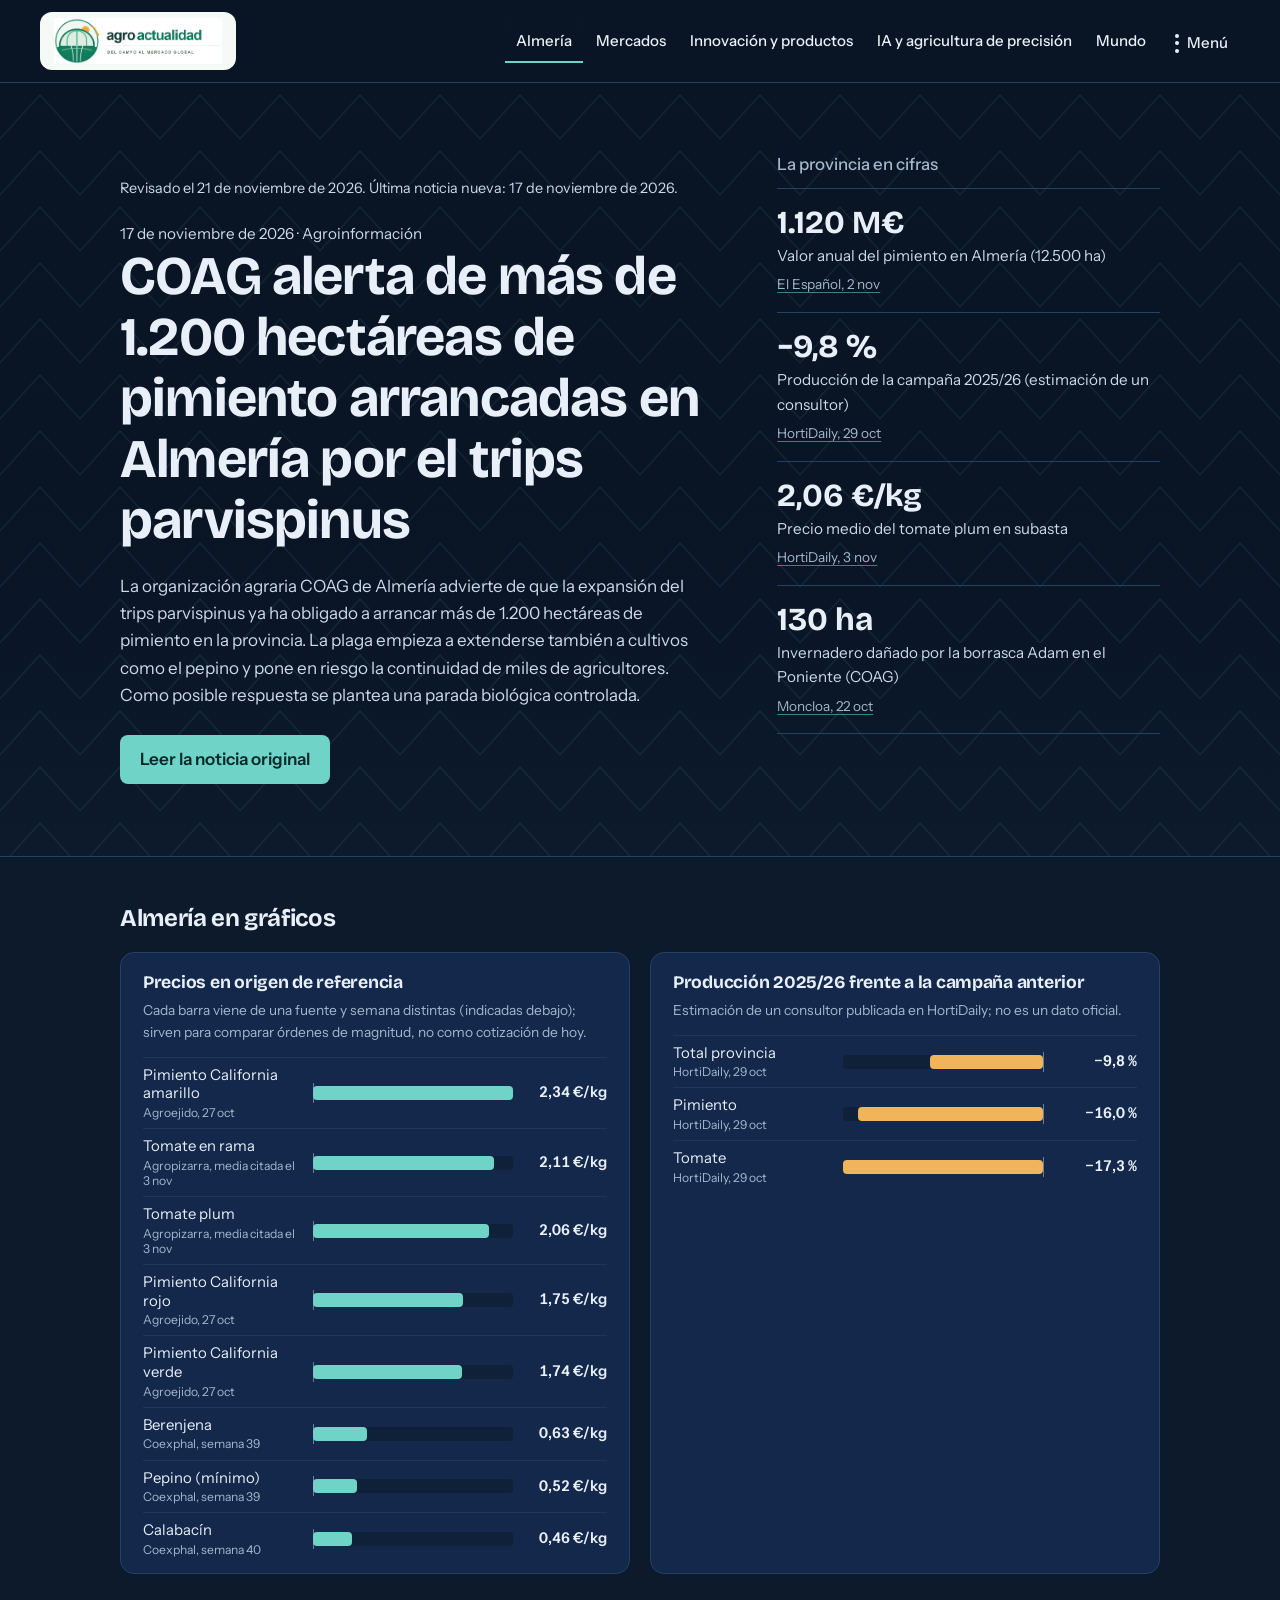
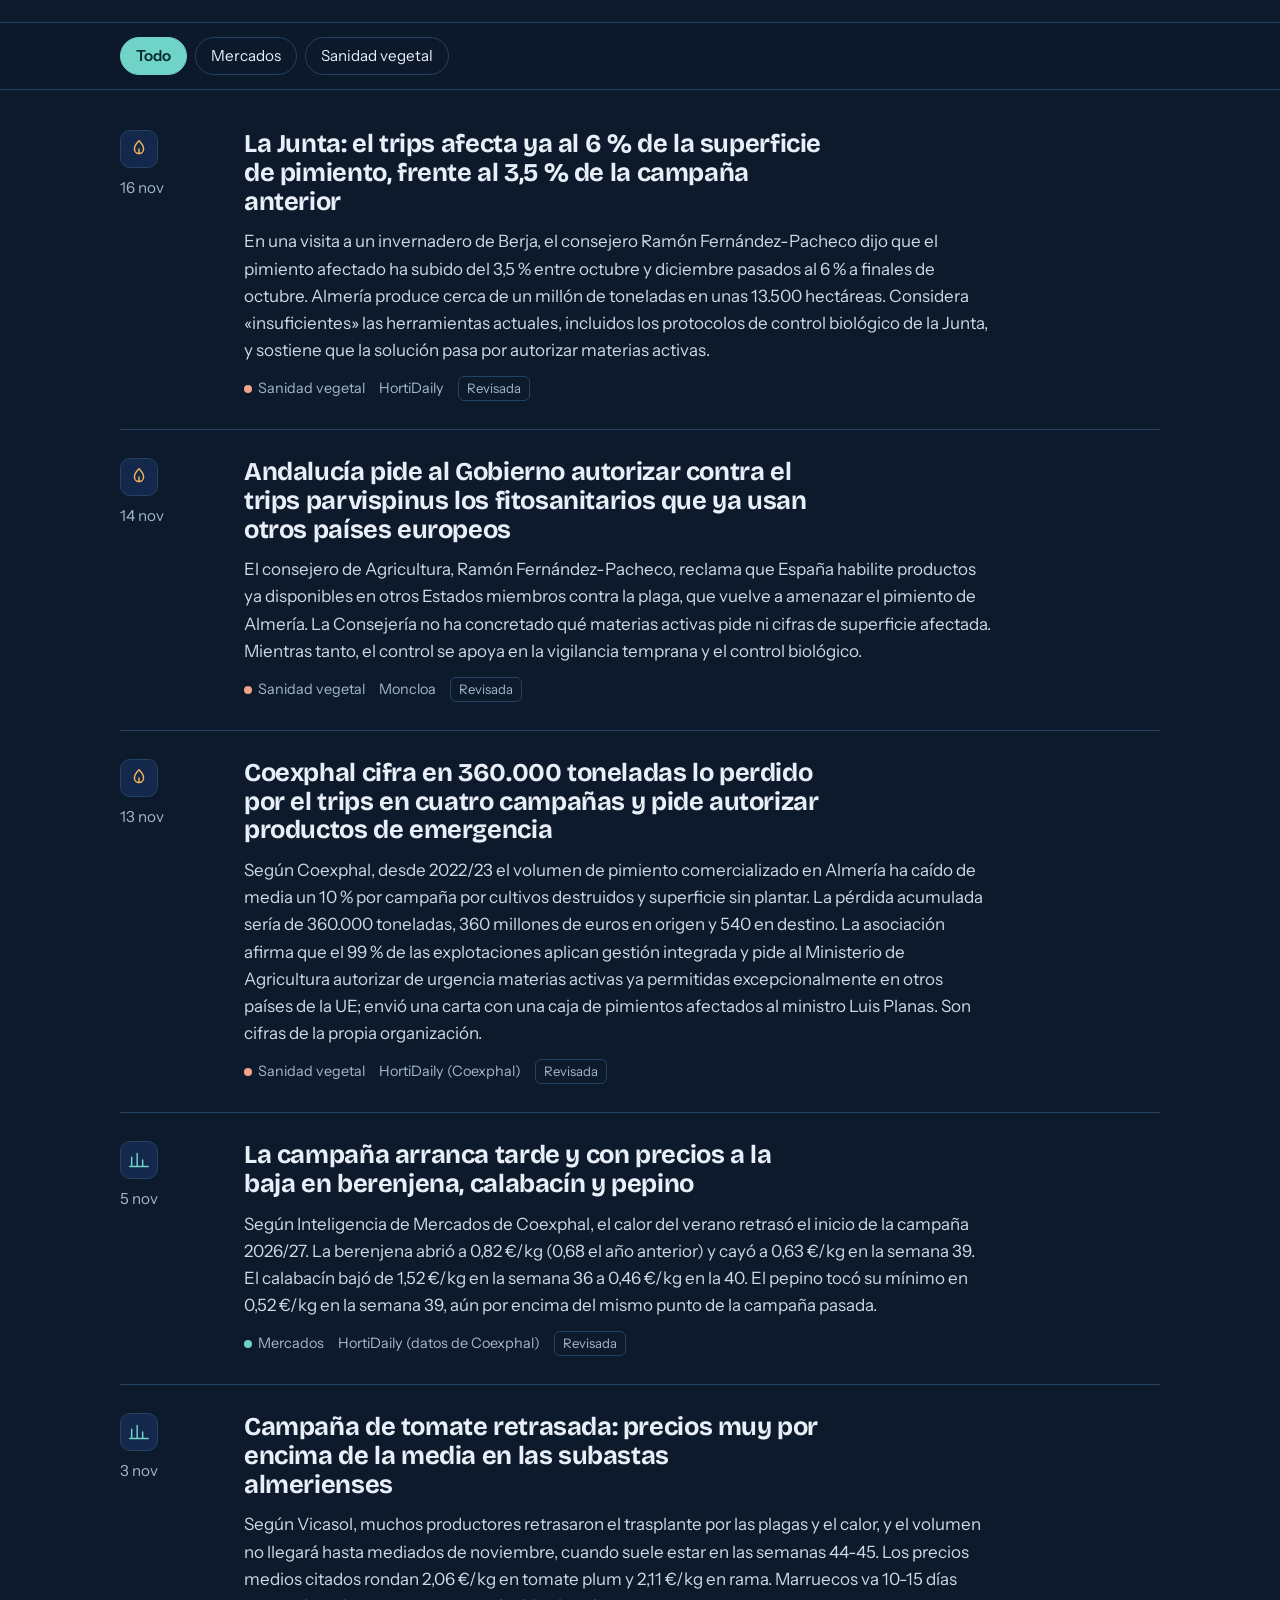
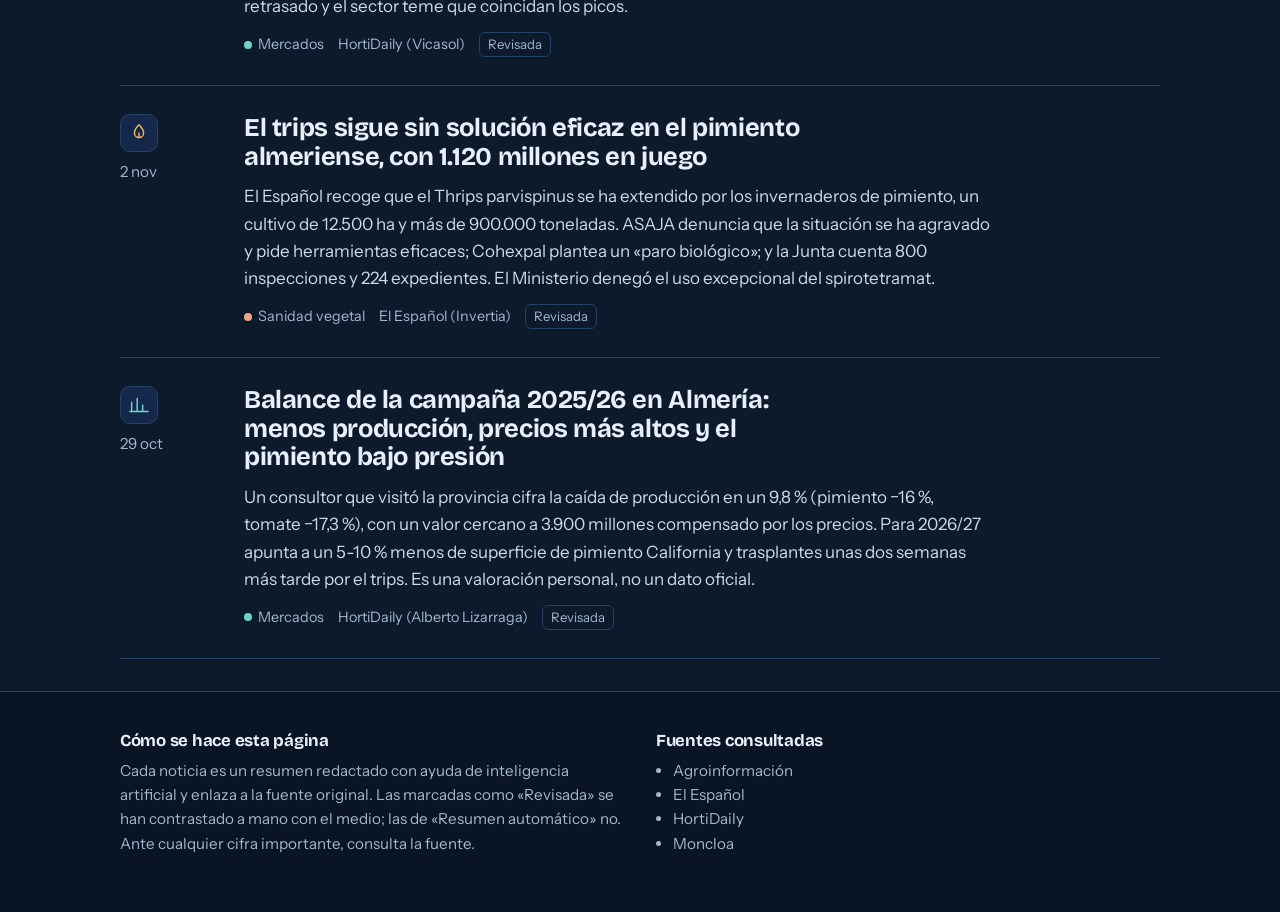
==== index.html @ cc1cd55d "Actualización diaria de noticias" ====
<!doctype html>
<html lang="es">
<head>
  <meta charset="utf-8">
  <meta name="viewport" content="width=device-width, initial-scale=1">
  <title>Agro Actualidad: Almería hoy</title>
  <meta name="description" content="Lo que pasa hoy en la agricultura de Almería: mercados, plagas, clima, política agraria y logística, con enlace a cada fuente.">
  <meta name="theme-color" content="#0c1a2c">
  <link rel="preconnect" href="https://fonts.googleapis.com">
  <link rel="preconnect" href="https://fonts.gstatic.com" crossorigin>
  <link href="https://fonts.googleapis.com/css2?family=Bricolage+Grotesque:opsz,wght@12..96,600;12..96,700&family=Instrument+Sans:wght@400;500;600&display=swap" rel="stylesheet">
  <style>
/* Agro Almería · tema azul profundo, pensado para lectura larga */
:root {
  --bg: #0c1a2c;
  --bg-deep: #091424;
  --surface: #13284a;
  --line: #234266;
  --text: #e8eff8;
  --muted: #a3b7cd;
  --accent: #6fd3c7;
  --accent-ink: #062a2a;
  --max: 1120px;
  --gutter: clamp(18px, 4vw, 40px);
}

* { box-sizing: border-box; }
html { color-scheme: dark; }

body {
  margin: 0;
  background: var(--bg);
  color: var(--text);
  font-family: "Instrument Sans", system-ui, -apple-system, "Segoe UI", sans-serif;
  font-size: 1.0625rem;
  line-height: 1.6;
  -webkit-font-smoothing: antialiased;
}

a { color: inherit; text-decoration-color: color-mix(in srgb, var(--accent) 55%, transparent); text-underline-offset: 3px; }
a:hover { color: var(--accent); }
:focus-visible { outline: 2px solid var(--accent); outline-offset: 3px; border-radius: 3px; }

.wrap { max-width: var(--max); margin: 0 auto; padding: 0 var(--gutter); }

h1, h2, h3 {
  font-family: "Bricolage Grotesque", "Instrument Sans", system-ui, sans-serif;
  font-weight: 700;
  line-height: 1.12;
  letter-spacing: -0.015em;
  margin: 0;
}

/* Cabecera: logo a la izquierda, pestañas desplegables a la derecha */
.masthead { position: relative; background: var(--bg-deep); border-bottom: 1px solid var(--line); z-index: 20; }
.masthead .bar { display: flex; align-items: center; justify-content: space-between; gap: 12px 28px; flex-wrap: wrap; padding-top: 12px; padding-bottom: 12px; }
.logo { display: block; background: #f6faf6; border-radius: 12px; padding: 6px 14px; line-height: 0; }
.logo img { height: 50px; width: auto; display: block; }
.updated { color: var(--muted); font-size: 0.9rem; margin: 0 0 18px; }

.tabs { display: flex; flex-wrap: wrap; gap: 2px 6px; }
.tab > button {
  font: inherit; font-size: 0.97rem; font-weight: 500; color: var(--text); background: none; border: 0;
  padding: 10px 14px; border-radius: 8px; cursor: pointer; display: inline-flex; align-items: center; gap: 8px;
}
.tab > button::after { content: ""; width: 7px; height: 7px; border-right: 1.6px solid currentColor; border-bottom: 1.6px solid currentColor; transform: rotate(45deg) translateY(-2px); opacity: .7; }
.tab > button[aria-expanded="true"] { background: var(--surface); }
.tab > button[aria-expanded="true"]::after { transform: rotate(225deg) translateY(-2px); }
.tab > button:hover { background: color-mix(in srgb, var(--surface) 70%, transparent); }
.tab > button[aria-current="page"] { box-shadow: inset 0 -2px 0 var(--accent); border-radius: 8px 8px 0 0; }
.panel {
  position: absolute; right: var(--gutter); top: 100%; width: min(380px, calc(100vw - 2 * var(--gutter)));
  background: var(--surface); border: 1px solid var(--line); border-radius: 0 0 14px 14px;
  padding: 18px 20px; box-shadow: 0 18px 40px rgba(0,0,0,.35);
}
.panel[hidden] { display: none; }
.panel-intro { margin: 0; color: #cbd9e8; font-size: .97rem; }
.panel-intro strong { color: var(--accent); font-weight: 600; }
.panel-list { list-style: none; margin: 14px 0 0; padding: 0; display: grid; gap: 10px; font-size: .93rem; }
.panel-list a { text-decoration: none; display: block; padding-left: 12px; border-left: 2px solid var(--line); }
.panel-list a:hover { border-left-color: var(--accent); }
.panel-go { display: inline-block; margin-top: 14px; font-weight: 600; color: var(--accent); }

/* Gráficos */
.charts { padding: clamp(28px, 5vw, 48px) 0; border-bottom: 1px solid var(--line); background: var(--bg); }
.charts h2 { font-size: 1.5rem; margin-bottom: 20px; }
.chart-grid { display: grid; grid-template-columns: repeat(auto-fit, minmax(min(100%, 420px), 1fr)); gap: 20px; }
.chart { margin: 0; background: var(--surface); border: 1px solid var(--line); border-radius: 14px; padding: 20px 22px 8px; }
.chart h3 { font-size: 1.1rem; }
.chart figcaption p { color: var(--muted); font-size: .86rem; margin: 6px 0 14px; max-width: 60ch; }
.bars { list-style: none; margin: 0; padding: 0; }
.bars li { display: grid; grid-template-columns: minmax(0, 1.1fr) minmax(0, 1.4fr) auto; gap: 12px; align-items: center; padding: 8px 0; border-top: 1px solid color-mix(in srgb, var(--line) 60%, transparent); }
.bars .lab { font-size: .93rem; line-height: 1.25; }
.bars .lab small { display: block; color: var(--muted); font-size: .76rem; margin-top: 2px; }
.bars .track { position: relative; height: 14px; border-radius: 4px; background: color-mix(in srgb, var(--bg) 55%, transparent); }
.bars .bar { position: absolute; top: 0; bottom: 0; border-radius: 4px; }
.bars .pos { background: var(--accent); }
.bars .neg { background: #f0b45a; }
.bars .zero { position: absolute; top: -3px; bottom: -3px; width: 1px; background: var(--muted); opacity: .6; }
.bars .val { font-variant-numeric: tabular-nums; font-weight: 600; font-size: .93rem; min-width: 5.5em; text-align: right; }
@media (max-width: 520px) { .bars li { grid-template-columns: 1fr auto; } .bars .track { grid-column: 1 / -1; order: 3; } }

/* Iconos de tema */
.when { display: flex; flex-direction: column; align-items: flex-start; gap: 8px; }
.tico { display: inline-grid; place-items: center; width: 38px; height: 38px; border-radius: 10px; background: var(--surface); color: var(--accent); border: 1px solid var(--line); }
.tico[data-tag="sanidad"] { color: #f0b45a; }
.tico[data-tag="clima"] { color: #8fb8ff; }
.tico[data-tag="politica"] { color: #c9b6ff; }
.tico[data-tag="logistica"] { color: #ffa98f; }

/* Portada: tejado de invernadero multicapilla como trama de fondo */
.hero {
  background-color: var(--bg-deep);
  background-image:
    url("data:image/svg+xml,%3Csvg xmlns='http://www.w3.org/2000/svg' width='160' height='56' viewBox='0 0 160 56'%3E%3Cpath d='M0 56 L40 12 L80 56 L120 12 L160 56' fill='none' stroke='%236fd3c7' stroke-opacity='.10' stroke-width='1.2'/%3E%3C/svg%3E"),
    linear-gradient(180deg, rgba(9,20,36,0) 55%, var(--bg) 100%);
  background-repeat: repeat, no-repeat;
  border-bottom: 1px solid var(--line);
}
.hero .wrap {
  display: grid;
  grid-template-columns: minmax(0, 1.55fr) minmax(0, 1fr);
  gap: clamp(28px, 5vw, 72px);
  padding-top: clamp(36px, 6vw, 72px);
  padding-bottom: clamp(40px, 6vw, 72px);
  align-items: start;
}
.lead-meta { color: var(--muted); font-size: 0.95rem; margin: 0 0 14px; }
.lead h1 { font-size: clamp(2rem, 4.6vw, 3.4rem); max-width: 22ch; }
.lead p { color: #cbd9e8; max-width: 62ch; margin: 22px 0 0; }
.lead .go {
  display: inline-block; margin-top: 26px; padding: 11px 20px;
  background: var(--accent); color: var(--accent-ink); font-weight: 600;
  border-radius: 8px; text-decoration: none;
}
.lead .go:hover { background: #8fe0d6; color: var(--accent-ink); }

.figures { margin: 0; padding: 0; list-style: none; border-top: 1px solid var(--line); }
.figures-title { font-size: 1.05rem; color: var(--muted); font-weight: 500; margin: 0 0 14px; font-family: inherit; letter-spacing: 0; }
.figures li { padding: 16px 0; border-bottom: 1px solid var(--line); }
.figures .num { display: block; font-family: "Bricolage Grotesque", sans-serif; font-weight: 700; font-size: 2rem; line-height: 1.1; }
.figures .what { display: block; color: #cbd9e8; font-size: 0.95rem; margin-top: 4px; }
.figures .src { display: block; color: var(--muted); font-size: 0.85rem; margin-top: 6px; }

/* Origen de la noticia (filtro sin JavaScript) */
.origen-filtro { display: flex; flex-wrap: wrap; gap: 8px; margin: 22px 0 4px; align-items: center; }
.origen-filtro input { position: absolute; opacity: 0; pointer-events: none; }
.origen-filtro label { cursor: pointer; padding: 7px 14px; border-radius: 999px; border: 1px solid rgba(255,255,255,.18); color: #cfdcf0; font-size: .92rem; }
.origen-filtro input:checked + label { background: #2f6fd0; border-color: #2f6fd0; color: #fff; }
.origen-filtro input:focus-visible + label { outline: 2px solid #9fc4ff; outline-offset: 2px; }
.chip.origen { --dot: #8fb8ff; font-weight: 600; }
.chip.origen[data-origen="almeria"] { --dot: #9fdc8e; }
.chip.origen[data-origen="espana"] { --dot: #f0b45a; }
.chip.origen[data-origen="europa"] { --dot: #c9b6ff; }

/* Barra de filtros */
.filters-bar { position: sticky; top: 0; z-index: 5; background: color-mix(in srgb, var(--bg) 92%, transparent); backdrop-filter: blur(8px); border-bottom: 1px solid var(--line); }
.filters { display: flex; gap: 8px; padding: 14px 0; overflow-x: auto; scrollbar-width: thin; }
.filters button {
  flex: 0 0 auto; font: inherit; font-size: 0.95rem; color: var(--text);
  background: transparent; border: 1px solid var(--line); border-radius: 999px;
  padding: 6px 15px; cursor: pointer;
}
.filters button:hover { border-color: var(--accent); }
.filters button[aria-pressed="true"] { background: var(--accent); border-color: var(--accent); color: var(--accent-ink); font-weight: 600; }

/* Lista de noticias */
.feed { list-style: none; margin: 0; padding: 12px 0 8px; }
.story {
  display: grid; grid-template-columns: 96px minmax(0, 1fr); gap: 8px 28px;
  padding: 28px 0; border-bottom: 1px solid var(--line);
}
.story[hidden] { display: none; }
.story time { color: var(--muted); font-size: 0.95rem; }
.story h3 { font-size: clamp(1.25rem, 2.4vw, 1.6rem); max-width: 34ch; }
.story h3 a { text-decoration: none; }
.story h3 a:hover { text-decoration: underline; text-decoration-color: var(--accent); }
.story p { color: #cbd9e8; margin: 12px 0 0; max-width: 68ch; }
.story .byline { color: var(--muted); font-size: 0.9rem; margin-top: 12px; display: flex; flex-wrap: wrap; gap: 6px 14px; align-items: center; }
.chip { display: inline-flex; align-items: center; gap: 6px; }
.chip::before { content: ""; width: 8px; height: 8px; border-radius: 50%; background: var(--dot, var(--accent)); }
.chip[data-tag="mercados"] { --dot: #6fd3c7; }
.chip[data-tag="sanidad"] { --dot: #f0a58a; }
.chip[data-tag="clima"] { --dot: #7fb2ff; }
.chip[data-tag="politica"] { --dot: #d6b8ff; }
.chip[data-tag="logistica"] { --dot: #e9cf99; }
.chip[data-tag="campo"] { --dot: #9fdc8e; }
.mark { border: 1px solid var(--line); border-radius: 6px; padding: 1px 8px; font-size: 0.82rem; }
.mark.auto { border-color: #8a7a4a; color: #e9cf99; }
.empty { padding: 40px 0; color: var(--muted); }

/* Pie */
.foot { background: var(--bg-deep); border-top: 1px solid var(--line); margin-top: 24px; padding: 40px 0 56px; color: var(--muted); font-size: 0.95rem; }
.foot .cols { display: grid; grid-template-columns: repeat(2, minmax(0, 1fr)); gap: 32px; }
.foot h2 { font-size: 1.05rem; color: var(--text); margin-bottom: 8px; }
.foot p, .foot ul { margin: 0; max-width: 56ch; }
.foot ul { padding-left: 1.1em; }

@media (max-width: 860px) {
  .hero .wrap { grid-template-columns: 1fr; }
  .story { grid-template-columns: 1fr; gap: 4px; }
  .when { flex-direction: row; align-items: center; gap: 10px; }
  .foot .cols { grid-template-columns: 1fr; }
}

@media (prefers-reduced-motion: reduce) {
  * { scroll-behavior: auto !important; transition: none !important; }
}

/* Ajustes de cabecera: una sola fila en pantallas anchas */
.masthead .wrap { max-width: 1320px; }
.logo img { height: 46px; }
.tab > button { padding: 10px 11px; font-size: 0.94rem; }
.tabs { gap: 0 2px; }

.tab-link { display: inline-flex; align-items: center; padding: 10px 11px; border-radius: 8px; color: var(--text); text-decoration: none; font-weight: 500; font-size: 0.94rem; }
.tab-link:hover { background: color-mix(in srgb, var(--surface) 70%, transparent); color: var(--text); }
.tab-link[aria-current="page"] { box-shadow: inset 0 -2px 0 var(--accent); border-radius: 8px 8px 0 0; }
.tab-link:focus-visible { outline: 2px solid var(--accent); outline-offset: 2px; }

/* Menú de los tres puntos (redes, contacto, reseñas) */
.mas { position: relative; margin-left: 4px; }
.mas > summary {
  list-style: none; cursor: pointer; display: inline-flex; align-items: center; gap: 8px;
  padding: 8px 12px; border-radius: 8px; font-weight: 500; font-size: .94rem; color: var(--text);
}
.mas > summary::-webkit-details-marker { display: none; }
.mas > summary:hover, .mas[open] > summary { background: var(--surface); }
.mas > summary:focus-visible { outline: 2px solid var(--accent); outline-offset: 2px; }
.mas-ico { display: inline-grid; gap: 3.5px; }
.mas-ico i { display: block; width: 4px; height: 4px; border-radius: 50%; background: currentColor; }
.mas-globo {
  position: absolute; right: 0; top: calc(100% + 12px); width: min(320px, calc(100vw - 2 * var(--gutter)));
  background: var(--surface); border: 1px solid var(--line); border-radius: 14px; padding: 8px;
  box-shadow: 0 18px 40px rgba(0,0,0,.4); z-index: 30;
}
.mas-globo::before {
  content: ""; position: absolute; top: -7px; right: 22px; width: 12px; height: 12px; background: var(--surface);
  border-left: 1px solid var(--line); border-top: 1px solid var(--line); transform: rotate(45deg);
}
.mas-item {
  display: flex; width: 100%; justify-content: space-between; align-items: center; gap: 12px; text-align: left;
  font: inherit; font-size: .97rem; color: var(--text); background: none; border: 0; padding: 11px 12px;
  border-radius: 9px; cursor: pointer;
}
.mas-item { text-decoration: none; }
.mas-item:hover { background: color-mix(in srgb, var(--bg-deep) 55%, transparent); }
.mas-item small { color: var(--muted); font-size: .8rem; }
.resenas > summary { list-style: none; }
.resenas > summary::-webkit-details-marker { display: none; }
.resenas[open] > summary { color: var(--accent); }
.resenas form { padding: 6px 12px 12px; display: grid; gap: 10px; }
.resenas label { font-size: .9rem; color: #cbd9e8; }
.resenas textarea {
  width: 100%; min-height: 120px; resize: vertical; font: inherit; font-size: .95rem; color: var(--text);
  background: var(--bg-deep); border: 1px solid var(--line); border-radius: 10px; padding: 10px 12px;
}
.resenas textarea:focus-visible { outline: 2px solid var(--accent); outline-offset: 1px; }
.resenas input[type="email"] { width: 100%; font: inherit; font-size: .95rem; color: var(--text); background: var(--bg-deep); border: 1px solid var(--line); border-radius: 10px; padding: 9px 12px; }
.resenas .enviar:disabled { opacity: .6; cursor: wait; }
.resenas .enviar {
  justify-self: start; font: inherit; font-weight: 600; color: #08201c; background: var(--accent);
  border: 0; border-radius: 9px; padding: 9px 18px; cursor: pointer;
}
.resenas .aviso { margin: 0; font-size: .86rem; color: var(--muted); }
@media (max-width: 860px) { .mas { margin-left: 0; } .mas-globo { right: auto; left: 0; } .mas-globo::before { right: auto; left: 22px; } }

/* Página de Mercados */
.saltos { display: grid; gap: 8px; }
.saltos a { display: block; padding: 12px 16px; border: 1px solid var(--line); border-radius: 10px; background: var(--surface); text-decoration: none; font-weight: 600; }
.saltos a:hover { border-color: var(--accent); color: var(--text); }
.nota { color: var(--muted); font-size: .88rem; margin: 14px 0 0; }
.mercado { padding-top: clamp(28px, 5vw, 48px); scroll-margin-top: 20px; }
.mercado + .mercado { border-top: 1px solid var(--line); margin-top: 20px; }
.mercado h2 { font-size: clamp(1.4rem, 3vw, 1.9rem); display: flex; align-items: center; gap: 12px; }
.mercado .cuenta { font-family: "Instrument Sans", sans-serif; font-size: .8rem; font-weight: 600; color: var(--accent); border: 1px solid var(--line); border-radius: 999px; padding: 2px 10px; }
.empty-sec { color: var(--muted); }
.chip.ajeno { font-style: italic; }

</style>
</head>
<body>
  <header class="masthead">
    <div class="wrap bar">
      <a class="logo" href="./" aria-label="Agro Actualidad, inicio"><img src="assets/logo.png" width="790" height="216" alt="Agro Actualidad: del campo al mercado global"></a>
      <nav class="tabs" aria-label="Secciones">
        <a class="tab-link" href="index.html" aria-current="page">Almería</a>
        <a class="tab-link" href="mercados.html">Mercados</a>
        <a class="tab-link" href="innovacion.html">Innovación y productos</a>
        <a class="tab-link" href="ia.html">IA y agricultura de precisión</a>
        <a class="tab-link" href="mundo.html">Mundo</a>
        <details class="mas" id="menu-mas">
          <summary aria-label="Menú: redes sociales, contacto y reseñas"><span class="mas-ico" aria-hidden="true"><i></i><i></i><i></i></span>Menú</summary>
          <div class="mas-globo">
            <a class="mas-item" href="https://www.instagram.com/agroactualidad2026/" target="_blank" rel="noopener noreferrer">Redes sociales <small>Instagram</small></a>
            <a class="mas-item" href="https://mail.google.com/mail/?view=cm&amp;fs=1&amp;to=agroactualidad2026@gmail.com&amp;su=Contacto%20desde%20Agro%20Actualidad" target="_blank" rel="noopener noreferrer">Contacto <small>Gmail</small></a>
            <details class="resenas">
              <summary class="mas-item">Reseñas</summary>
              <form id="form-resenas" novalidate>
                <label for="texto-resena">Escribe lo que quieras</label>
                <textarea id="texto-resena" name="message" maxlength="2000" required placeholder="Tu opinión, una sugerencia, una noticia que echas en falta…"></textarea>
                <label for="correo-resena">Tu correo (opcional, solo si quieres respuesta)</label>
                <input id="correo-resena" name="email" type="email" maxlength="120" autocomplete="email">
                <input type="text" name="_honey" tabindex="-1" autocomplete="off" aria-hidden="true" style="position:absolute;left:-9999px;opacity:0;height:0;width:0">
                <button type="submit" class="enviar">Enviar</button>
                <p class="aviso" id="aviso-resenas" role="status">Máximo 3 mensajes cada 24 horas. Llegan directamente a mi correo.</p>
              </form>
            </details>
          </div>
        </details>
        <script>
          (function () {
            var m = document.getElementById('menu-mas'); if (!m) return;
            document.addEventListener('click', function (e) { if (m.open && !m.contains(e.target)) m.open = false; });
            document.addEventListener('keydown', function (e) { if (e.key === 'Escape') m.open = false; });
            var f = document.getElementById('form-resenas'); if (!f) return;
            var aviso = document.getElementById('aviso-resenas'), KEY = 'resenas_envios', MAX = 3, DIA = 86400000;
            function leer() { try { var a = JSON.parse(localStorage.getItem(KEY) || '[]'); var n = Date.now(); return a.filter(function (x) { return n - x < DIA; }); } catch (e) { return []; } }
            function guardar(a) { try { localStorage.setItem(KEY, JSON.stringify(a)); } catch (e) {} }
            f.addEventListener('submit', function (e) {
              e.preventDefault();
              var txt = f.elements['message'].value.trim();
              if (txt.length < 5) { aviso.textContent = 'Escribe al menos unas palabras antes de enviar.'; return; }
              var env = leer();
              if (env.length >= MAX) { aviso.textContent = 'Has llegado al máximo de 3 mensajes en 24 horas. Vuelve a intentarlo mañana.'; return; }
              var btn = f.querySelector('.enviar'); btn.disabled = true; aviso.textContent = 'Enviando…';
              var datos = { message: txt, email: f.elements['email'].value.trim(), _honey: f.elements['_honey'].value,
                _subject: 'Nueva reseña en Agro Actualidad', _captcha: 'false', _template: 'table' };
              fetch('https://formsubmit.co/ajax/agroactualidad2026@gmail.com', { method: 'POST',
                headers: { 'Content-Type': 'application/json', 'Accept': 'application/json' }, body: JSON.stringify(datos) })
                .then(function (r) { return r.json().then(function (j) { return { ok: r.ok, j: j }; }); })
                .then(function (r) {
                  if (r.ok && String(r.j.success) !== 'false') {
                    env.push(Date.now()); guardar(env); f.reset();
                    aviso.textContent = '¡Gracias! Tu mensaje ha llegado. Te quedan ' + (MAX - env.length) + ' en las próximas 24 horas.';
                  } else { aviso.textContent = 'No se pudo enviar ahora. Inténtalo más tarde o usa «Contacto».'; }
                })
                .catch(function () { aviso.textContent = 'No se pudo enviar ahora. Inténtalo más tarde o usa «Contacto».'; })
                .then(function () { btn.disabled = false; });
            });
          })();
        </script>
      </nav>
    </div>
  </header>

  <section class="hero" aria-labelledby="lead-title">
    <div class="wrap">
      <article class="lead" id="destacada">
        <p class="updated">Revisado el 21 de noviembre de 2026. Última noticia nueva: 17 de noviembre de 2026.</p>
        <p class="lead-meta">17 de noviembre de 2026 · Agroinformación</p>
        <h1 id="lead-title">COAG alerta de más de 1.200 hectáreas de pimiento arrancadas en Almería por el trips parvispinus</h1>
        <p>La organización agraria COAG de Almería advierte de que la expansión del trips parvispinus ya ha obligado a arrancar más de 1.200 hectáreas de pimiento en la provincia. La plaga empieza a extenderse también a cultivos como el pepino y pone en riesgo la continuidad de miles de agricultores. Como posible respuesta se plantea una parada biológica controlada.</p>
        <a class="go" href="https://agroinformacion.com/alertan-de-ya-hay-en-almeria-mas-de-1-200-hectareas-de-pimiento-arrancadas-por-la-plaga-del-parvispinus-y-barajan-un-paro-biologico-controlado/" rel="noopener" target="_blank">Leer la noticia original</a>
      </article>

      <aside aria-labelledby="figures-title">
        <h2 class="figures-title" id="figures-title">La provincia en cifras</h2>
        <ul class="figures">
          <li>
            <span class="num">1.120 M€</span>
            <span class="what">Valor anual del pimiento en Almería (12.500 ha)</span>
            <span class="src"><a href="https://www.elespanol.com/invertia/economia/20261102/invernaderos-almerienses-sin-armas-plaga-arrasa-pimiento-anuales-juego/1003744442197_0.html" rel="noopener" target="_blank">El Español, 2 nov</a></span>
          </li>
          <li>
            <span class="num">−9,8 %</span>
            <span class="what">Producción de la campaña 2025/26 (estimación de un consultor)</span>
            <span class="src"><a href="https://www.hortidaily.com/article/9887461/examining-almeria-s-2025-26-season-and-2026-27-outlook/" rel="noopener" target="_blank">HortiDaily, 29 oct</a></span>
          </li>
          <li>
            <span class="num">2,06 €/kg</span>
            <span class="what">Precio medio del tomate plum en subasta</span>
            <span class="src"><a href="https://www.hortidaily.com/article/9888140/delay-in-spain-s-tomato-season-and-low-supply-across-europe-continue-to-drive-prices-up/" rel="noopener" target="_blank">HortiDaily, 3 nov</a></span>
          </li>
          <li>
            <span class="num">130 ha</span>
            <span class="what">Invernadero dañado por la borrasca Adam en el Poniente (COAG)</span>
            <span class="src"><a href="https://www.moncloa.com/2026/10/22/fondo-emergencia-andalucia-almeria-2027-3453206/" rel="noopener" target="_blank">Moncloa, 22 oct</a></span>
          </li>
        </ul>
      </aside>
    </div>
  </section>

  <section class="charts" id="graficos" aria-labelledby="charts-title">
    <div class="wrap">
      <h2 id="charts-title">Almería en gráficos</h2>
      <div class="chart-grid">
      <figure class="chart">
        <figcaption><h3>Precios en origen de referencia</h3><p>Cada barra viene de una fuente y semana distintas (indicadas debajo); sirven para comparar órdenes de magnitud, no como cotización de hoy.</p></figcaption>
        <ul class="bars">
          <li>
            <span class="lab">Pimiento California amarillo<small>Agroejido, 27 oct</small></span>
            <span class="track"><i class="bar pos" style="left:0.0%;width:100.0%"></i><i class="zero" style="left:0.0%"></i></span>
            <span class="val">2,34 €/kg</span>
          </li>
          <li>
            <span class="lab">Tomate en rama<small>Agropizarra, media citada el 3 nov</small></span>
            <span class="track"><i class="bar pos" style="left:0.0%;width:90.2%"></i><i class="zero" style="left:0.0%"></i></span>
            <span class="val">2,11 €/kg</span>
          </li>
          <li>
            <span class="lab">Tomate plum<small>Agropizarra, media citada el 3 nov</small></span>
            <span class="track"><i class="bar pos" style="left:0.0%;width:88.0%"></i><i class="zero" style="left:0.0%"></i></span>
            <span class="val">2,06 €/kg</span>
          </li>
          <li>
            <span class="lab">Pimiento California rojo<small>Agroejido, 27 oct</small></span>
            <span class="track"><i class="bar pos" style="left:0.0%;width:74.8%"></i><i class="zero" style="left:0.0%"></i></span>
            <span class="val">1,75 €/kg</span>
          </li>
          <li>
            <span class="lab">Pimiento California verde<small>Agroejido, 27 oct</small></span>
            <span class="track"><i class="bar pos" style="left:0.0%;width:74.4%"></i><i class="zero" style="left:0.0%"></i></span>
            <span class="val">1,74 €/kg</span>
          </li>
          <li>
            <span class="lab">Berenjena<small>Coexphal, semana 39</small></span>
            <span class="track"><i class="bar pos" style="left:0.0%;width:26.9%"></i><i class="zero" style="left:0.0%"></i></span>
            <span class="val">0,63 €/kg</span>
          </li>
          <li>
            <span class="lab">Pepino (mínimo)<small>Coexphal, semana 39</small></span>
            <span class="track"><i class="bar pos" style="left:0.0%;width:22.2%"></i><i class="zero" style="left:0.0%"></i></span>
            <span class="val">0,52 €/kg</span>
          </li>
          <li>
            <span class="lab">Calabacín<small>Coexphal, semana 40</small></span>
            <span class="track"><i class="bar pos" style="left:0.0%;width:19.7%"></i><i class="zero" style="left:0.0%"></i></span>
            <span class="val">0,46 €/kg</span>
          </li>
        </ul>
      </figure>
      <figure class="chart">
        <figcaption><h3>Producción 2025/26 frente a la campaña anterior</h3><p>Estimación de un consultor publicada en HortiDaily; no es un dato oficial.</p></figcaption>
        <ul class="bars">
          <li>
            <span class="lab">Total provincia<small>HortiDaily, 29 oct</small></span>
            <span class="track"><i class="bar neg" style="left:43.4%;width:56.6%"></i><i class="zero" style="left:100.0%"></i></span>
            <span class="val">−9,8 %</span>
          </li>
          <li>
            <span class="lab">Pimiento<small>HortiDaily, 29 oct</small></span>
            <span class="track"><i class="bar neg" style="left:7.5%;width:92.5%"></i><i class="zero" style="left:100.0%"></i></span>
            <span class="val">−16,0 %</span>
          </li>
          <li>
            <span class="lab">Tomate<small>HortiDaily, 29 oct</small></span>
            <span class="track"><i class="bar neg" style="left:0.0%;width:100.0%"></i><i class="zero" style="left:100.0%"></i></span>
            <span class="val">−17,3 %</span>
          </li>
        </ul>
      </figure>
      </div>
    </div>
  </section>

  <div class="filters-bar">
    <div class="wrap">
      <div class="filters" role="group" aria-label="Filtrar noticias por tema"><button type="button" data-filter="todo" aria-pressed="true">Todo</button><button type="button" data-filter="mercados" aria-pressed="false">Mercados</button><button type="button" data-filter="sanidad" aria-pressed="false">Sanidad vegetal</button></div>
    </div>
  </div>

  <main class="wrap">
    <ul class="feed">
      <li class="story" id="berja-trips-6-por-ciento-2026-11-16" data-tag="sanidad">
        <div class="when"><span class="tico" data-tag="sanidad"><svg class="ico" viewBox="0 0 24 24" width="22" height="22" fill="none" stroke="currentColor" stroke-width="1.6" stroke-linecap="round" stroke-linejoin="round" aria-hidden="true"><path d="M12 3c3 3 5 6 5 9a5 5 0 0 1-10 0c0-3 2-6 5-9z"/><path d="M12 12v5"/></svg></span><time datetime="2026-11-16">16 nov</time></div>
        <div>
          <h3><a href="https://www.hortidaily.com/article/9893024/spanish-government-urged-to-allow-effective-tools-against-thrips/" rel="noopener" target="_blank">La Junta: el trips afecta ya al 6 % de la superficie de pimiento, frente al 3,5 % de la campaña anterior</a></h3>
          <p>En una visita a un invernadero de Berja, el consejero Ramón Fernández-Pacheco dijo que el pimiento afectado ha subido del 3,5 % entre octubre y diciembre pasados al 6 % a finales de octubre. Almería produce cerca de un millón de toneladas en unas 13.500 hectáreas. Considera «insuficientes» las herramientas actuales, incluidos los protocolos de control biológico de la Junta, y sostiene que la solución pasa por autorizar materias activas.</p>
          <div class="byline">
            <span class="chip" data-tag="sanidad">Sanidad vegetal</span>
            
            
            
            <span>HortiDaily</span>
            <span class="mark">Revisada</span>
          </div>
        </div>
      </li>
      <li class="story" id="thrips-fitosanitarios-2026-11-14" data-tag="sanidad">
        <div class="when"><span class="tico" data-tag="sanidad"><svg class="ico" viewBox="0 0 24 24" width="22" height="22" fill="none" stroke="currentColor" stroke-width="1.6" stroke-linecap="round" stroke-linejoin="round" aria-hidden="true"><path d="M12 3c3 3 5 6 5 9a5 5 0 0 1-10 0c0-3 2-6 5-9z"/><path d="M12 12v5"/></svg></span><time datetime="2026-11-14">14 nov</time></div>
        <div>
          <h3><a href="https://www.moncloa.com/2026/11/14/andalucia-fitosanitarios-thrips-parvispinus-3467890/" rel="noopener" target="_blank">Andalucía pide al Gobierno autorizar contra el trips parvispinus los fitosanitarios que ya usan otros países europeos</a></h3>
          <p>El consejero de Agricultura, Ramón Fernández-Pacheco, reclama que España habilite productos ya disponibles en otros Estados miembros contra la plaga, que vuelve a amenazar el pimiento de Almería. La Consejería no ha concretado qué materias activas pide ni cifras de superficie afectada. Mientras tanto, el control se apoya en la vigilancia temprana y el control biológico.</p>
          <div class="byline">
            <span class="chip" data-tag="sanidad">Sanidad vegetal</span>
            
            
            
            <span>Moncloa</span>
            <span class="mark">Revisada</span>
          </div>
        </div>
      </li>
      <li class="story" id="coexphal-trips-carta-2026-11-13" data-tag="sanidad">
        <div class="when"><span class="tico" data-tag="sanidad"><svg class="ico" viewBox="0 0 24 24" width="22" height="22" fill="none" stroke="currentColor" stroke-width="1.6" stroke-linecap="round" stroke-linejoin="round" aria-hidden="true"><path d="M12 3c3 3 5 6 5 9a5 5 0 0 1-10 0c0-3 2-6 5-9z"/><path d="M12 12v5"/></svg></span><time datetime="2026-11-13">13 nov</time></div>
        <div>
          <h3><a href="https://www.hortidaily.com/article/9891979/invasive-thrips-species-costs-almeria-pepper-sector-over-half-a-billion-euros-in-four-seasons/" rel="noopener" target="_blank">Coexphal cifra en 360.000 toneladas lo perdido por el trips en cuatro campañas y pide autorizar productos de emergencia</a></h3>
          <p>Según Coexphal, desde 2022/23 el volumen de pimiento comercializado en Almería ha caído de media un 10 % por campaña por cultivos destruidos y superficie sin plantar. La pérdida acumulada sería de 360.000 toneladas, 360 millones de euros en origen y 540 en destino. La asociación afirma que el 99 % de las explotaciones aplican gestión integrada y pide al Ministerio de Agricultura autorizar de urgencia materias activas ya permitidas excepcionalmente en otros países de la UE; envió una carta con una caja de pimientos afectados al ministro Luis Planas. Son cifras de la propia organización.</p>
          <div class="byline">
            <span class="chip" data-tag="sanidad">Sanidad vegetal</span>
            
            
            
            <span>HortiDaily (Coexphal)</span>
            <span class="mark">Revisada</span>
          </div>
        </div>
      </li>
      <li class="story" id="inicio-campana-precios-2026-11-05" data-tag="mercados">
        <div class="when"><span class="tico" data-tag="mercados"><svg class="ico" viewBox="0 0 24 24" width="22" height="22" fill="none" stroke="currentColor" stroke-width="1.6" stroke-linecap="round" stroke-linejoin="round" aria-hidden="true"><path d="M4 19V9M10 19V5M16 19v-7M22 19H2"/></svg></span><time datetime="2026-11-05">5 nov</time></div>
        <div>
          <h3><a href="https://www.hortidaily.com/article/9889545/almeria-kicks-off-the-season-with-price-slumps-in-eggplant-zucchini-and-cucumber/" rel="noopener" target="_blank">La campaña arranca tarde y con precios a la baja en berenjena, calabacín y pepino</a></h3>
          <p>Según Inteligencia de Mercados de Coexphal, el calor del verano retrasó el inicio de la campaña 2026/27. La berenjena abrió a 0,82 €/kg (0,68 el año anterior) y cayó a 0,63 €/kg en la semana 39. El calabacín bajó de 1,52 €/kg en la semana 36 a 0,46 €/kg en la 40. El pepino tocó su mínimo en 0,52 €/kg en la semana 39, aún por encima del mismo punto de la campaña pasada.</p>
          <div class="byline">
            <span class="chip" data-tag="mercados">Mercados</span>
            
            
            
            <span>HortiDaily (datos de Coexphal)</span>
            <span class="mark">Revisada</span>
          </div>
        </div>
      </li>
      <li class="story" id="tomate-retraso-precios-2026-11-03" data-tag="mercados">
        <div class="when"><span class="tico" data-tag="mercados"><svg class="ico" viewBox="0 0 24 24" width="22" height="22" fill="none" stroke="currentColor" stroke-width="1.6" stroke-linecap="round" stroke-linejoin="round" aria-hidden="true"><path d="M4 19V9M10 19V5M16 19v-7M22 19H2"/></svg></span><time datetime="2026-11-03">3 nov</time></div>
        <div>
          <h3><a href="https://www.hortidaily.com/article/9888140/delay-in-spain-s-tomato-season-and-low-supply-across-europe-continue-to-drive-prices-up/" rel="noopener" target="_blank">Campaña de tomate retrasada: precios muy por encima de la media en las subastas almerienses</a></h3>
          <p>Según Vicasol, muchos productores retrasaron el trasplante por las plagas y el calor, y el volumen no llegará hasta mediados de noviembre, cuando suele estar en las semanas 44-45. Los precios medios citados rondan 2,06 €/kg en tomate plum y 2,11 €/kg en rama. Marruecos va 10-15 días retrasado y el sector teme que coincidan los picos.</p>
          <div class="byline">
            <span class="chip" data-tag="mercados">Mercados</span>
            
            
            
            <span>HortiDaily (Vicasol)</span>
            <span class="mark">Revisada</span>
          </div>
        </div>
      </li>
      <li class="story" id="pimiento-trips-sin-armas-2026-11-02" data-tag="sanidad">
        <div class="when"><span class="tico" data-tag="sanidad"><svg class="ico" viewBox="0 0 24 24" width="22" height="22" fill="none" stroke="currentColor" stroke-width="1.6" stroke-linecap="round" stroke-linejoin="round" aria-hidden="true"><path d="M12 3c3 3 5 6 5 9a5 5 0 0 1-10 0c0-3 2-6 5-9z"/><path d="M12 12v5"/></svg></span><time datetime="2026-11-02">2 nov</time></div>
        <div>
          <h3><a href="https://www.elespanol.com/invertia/economia/20261102/invernaderos-almerienses-sin-armas-plaga-arrasa-pimiento-anuales-juego/1003744442197_0.html" rel="noopener" target="_blank">El trips sigue sin solución eficaz en el pimiento almeriense, con 1.120 millones en juego</a></h3>
          <p>El Español recoge que el Thrips parvispinus se ha extendido por los invernaderos de pimiento, un cultivo de 12.500 ha y más de 900.000 toneladas. ASAJA denuncia que la situación se ha agravado y pide herramientas eficaces; Cohexpal plantea un «paro biológico»; y la Junta cuenta 800 inspecciones y 224 expedientes. El Ministerio denegó el uso excepcional del spirotetramat.</p>
          <div class="byline">
            <span class="chip" data-tag="sanidad">Sanidad vegetal</span>
            
            
            
            <span>El Español (Invertia)</span>
            <span class="mark">Revisada</span>
          </div>
        </div>
      </li>
      <li class="story" id="balance-perspectivas-2026-10-29" data-tag="mercados">
        <div class="when"><span class="tico" data-tag="mercados"><svg class="ico" viewBox="0 0 24 24" width="22" height="22" fill="none" stroke="currentColor" stroke-width="1.6" stroke-linecap="round" stroke-linejoin="round" aria-hidden="true"><path d="M4 19V9M10 19V5M16 19v-7M22 19H2"/></svg></span><time datetime="2026-10-29">29 oct</time></div>
        <div>
          <h3><a href="https://www.hortidaily.com/article/9887461/examining-almeria-s-2025-26-season-and-2026-27-outlook/" rel="noopener" target="_blank">Balance de la campaña 2025/26 en Almería: menos producción, precios más altos y el pimiento bajo presión</a></h3>
          <p>Un consultor que visitó la provincia cifra la caída de producción en un 9,8 % (pimiento −16 %, tomate −17,3 %), con un valor cercano a 3.900 millones compensado por los precios. Para 2026/27 apunta a un 5-10 % menos de superficie de pimiento California y trasplantes unas dos semanas más tarde por el trips. Es una valoración personal, no un dato oficial.</p>
          <div class="byline">
            <span class="chip" data-tag="mercados">Mercados</span>
            
            
            
            <span>HortiDaily (Alberto Lizarraga)</span>
            <span class="mark">Revisada</span>
          </div>
        </div>
      </li>
    </ul>
    <p class="empty" id="empty" hidden>No hay noticias de este tema por ahora.</p>
  </main>
  <footer class="foot">
    <div class="wrap cols">
      <section>
        <h2>Cómo se hace esta página</h2>
        <p>Cada noticia es un resumen redactado con ayuda de inteligencia artificial y enlaza a la fuente original. Las marcadas como «Revisada» se han contrastado a mano con el medio; las de «Resumen automático» no. Ante cualquier cifra importante, consulta la fuente.</p>
      </section>
      <section>
        <h2>Fuentes consultadas</h2>
        <ul><li>Agroinformación</li><li>El Español</li><li>HortiDaily</li><li>Moncloa</li></ul>
      </section>
    </div>
  </footer>
  <script src="assets/app.js" defer></script>
</body>
</html>
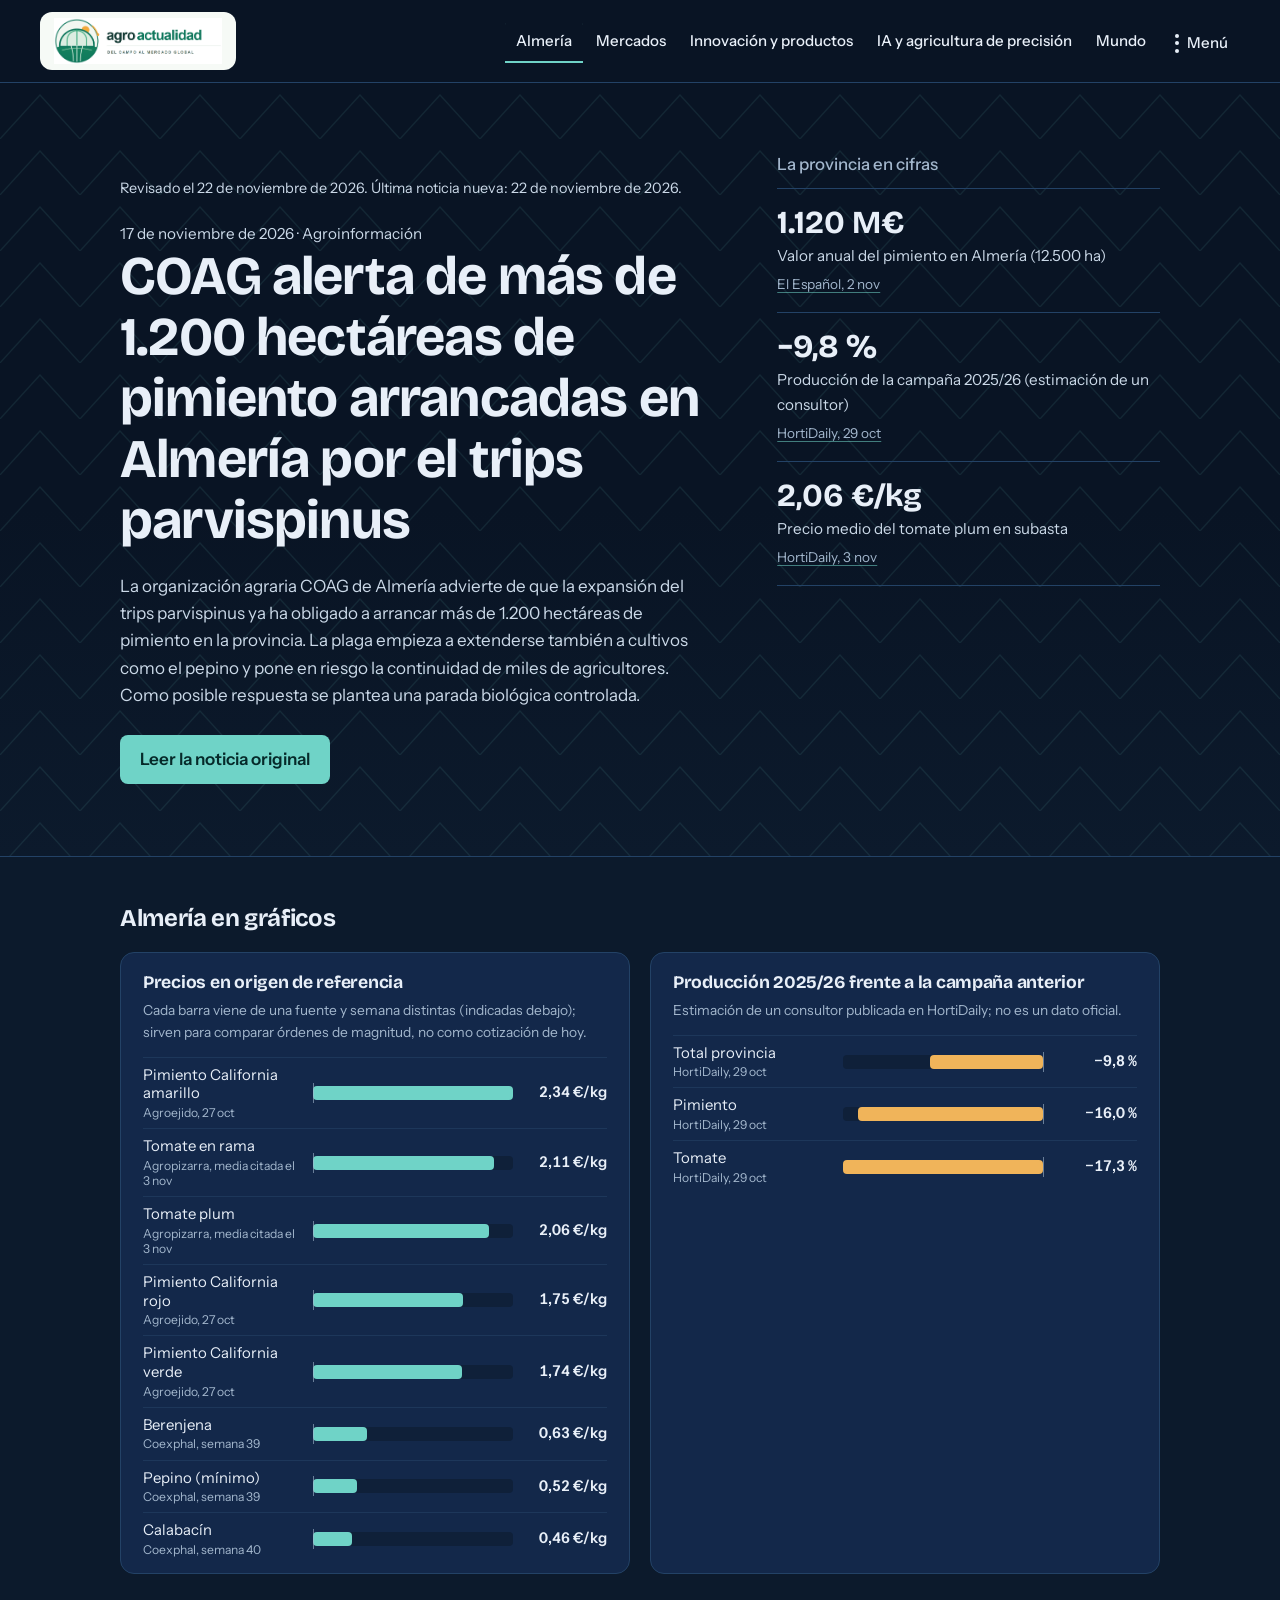
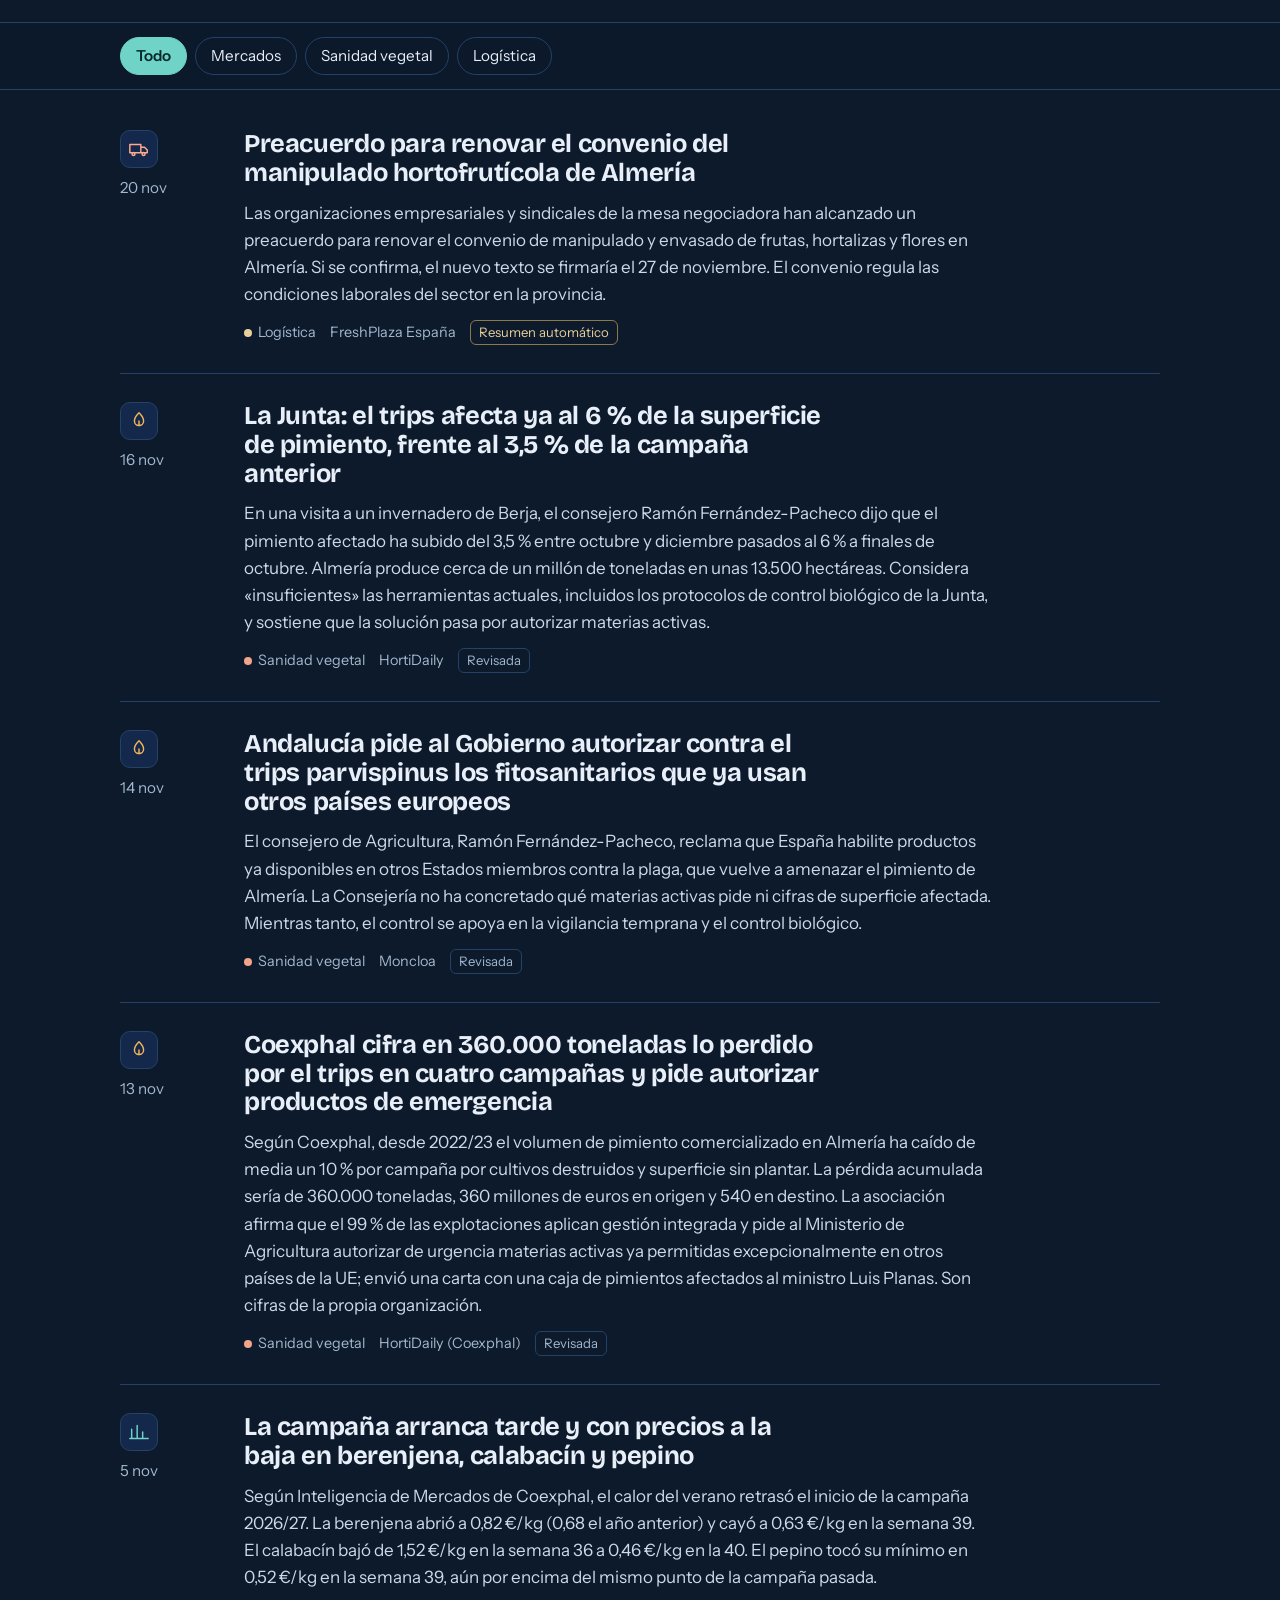
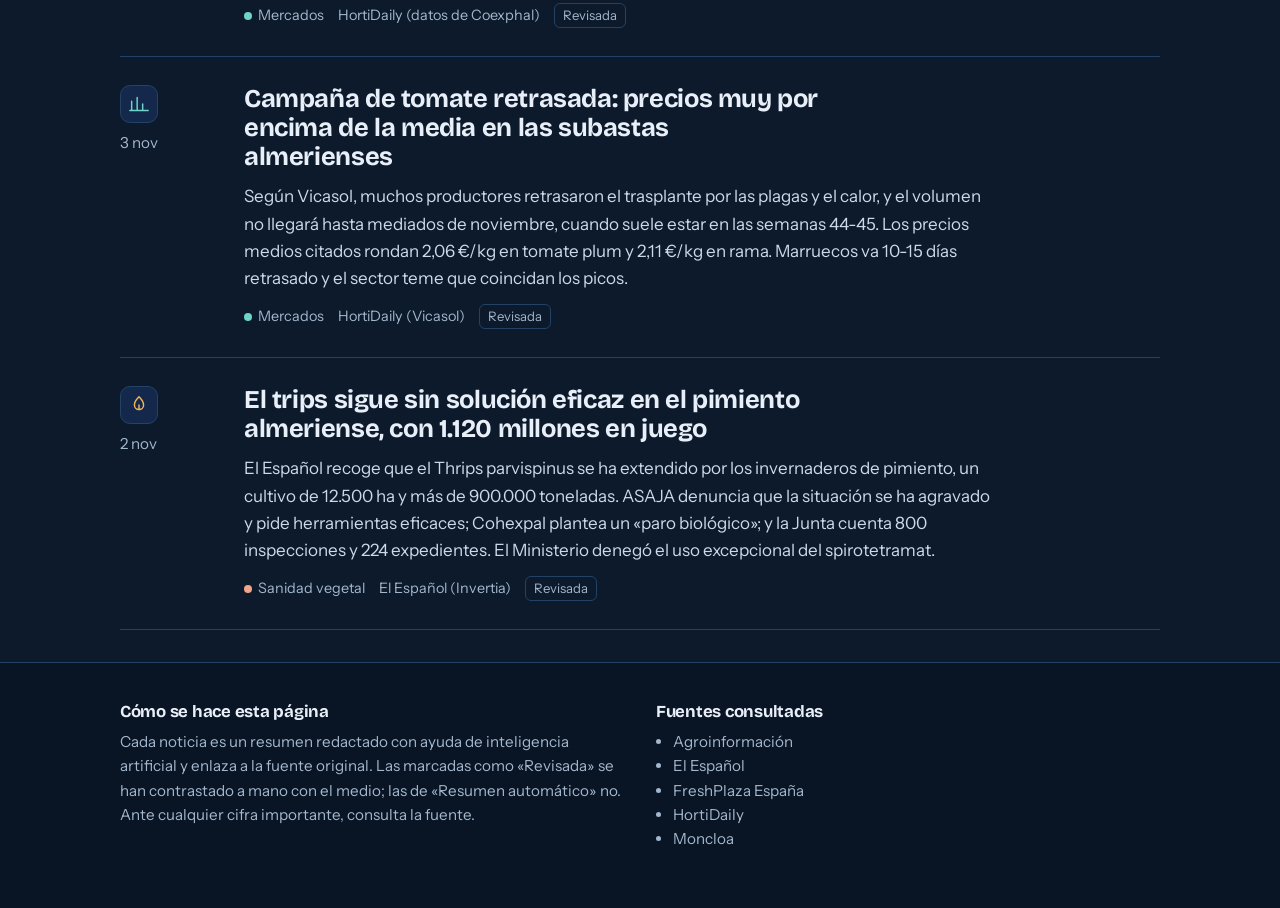
==== commit 0ff65601: "Actualización diaria de noticias" ====
--- a/index.html
+++ b/index.html
@@ -347,7 +347,7 @@
   <section class="hero" aria-labelledby="lead-title">
     <div class="wrap">
       <article class="lead" id="destacada">
-        <p class="updated">Revisado el 21 de noviembre de 2026. Última noticia nueva: 17 de noviembre de 2026.</p>
+        <p class="updated">Revisado el 22 de noviembre de 2026. Última noticia nueva: 22 de noviembre de 2026.</p>
         <p class="lead-meta">17 de noviembre de 2026 · Agroinformación</p>
         <h1 id="lead-title">COAG alerta de más de 1.200 hectáreas de pimiento arrancadas en Almería por el trips parvispinus</h1>
         <p>La organización agraria COAG de Almería advierte de que la expansión del trips parvispinus ya ha obligado a arrancar más de 1.200 hectáreas de pimiento en la provincia. La plaga empieza a extenderse también a cultivos como el pepino y pone en riesgo la continuidad de miles de agricultores. Como posible respuesta se plantea una parada biológica controlada.</p>
@@ -371,11 +371,6 @@
             <span class="num">2,06 €/kg</span>
             <span class="what">Precio medio del tomate plum en subasta</span>
             <span class="src"><a href="https://www.hortidaily.com/article/9888140/delay-in-spain-s-tomato-season-and-low-supply-across-europe-continue-to-drive-prices-up/" rel="noopener" target="_blank">HortiDaily, 3 nov</a></span>
-          </li>
-          <li>
-            <span class="num">130 ha</span>
-            <span class="what">Invernadero dañado por la borrasca Adam en el Poniente (COAG)</span>
-            <span class="src"><a href="https://www.moncloa.com/2026/10/22/fondo-emergencia-andalucia-almeria-2027-3453206/" rel="noopener" target="_blank">Moncloa, 22 oct</a></span>
           </li>
         </ul>
       </aside>
@@ -457,12 +452,27 @@
 
   <div class="filters-bar">
     <div class="wrap">
-      <div class="filters" role="group" aria-label="Filtrar noticias por tema"><button type="button" data-filter="todo" aria-pressed="true">Todo</button><button type="button" data-filter="mercados" aria-pressed="false">Mercados</button><button type="button" data-filter="sanidad" aria-pressed="false">Sanidad vegetal</button></div>
+      <div class="filters" role="group" aria-label="Filtrar noticias por tema"><button type="button" data-filter="todo" aria-pressed="true">Todo</button><button type="button" data-filter="mercados" aria-pressed="false">Mercados</button><button type="button" data-filter="sanidad" aria-pressed="false">Sanidad vegetal</button><button type="button" data-filter="logistica" aria-pressed="false">Logística</button></div>
     </div>
   </div>
 
   <main class="wrap">
     <ul class="feed">
+      <li class="story" id="alcanzado-un-preacuerdo-para-renovar-el-convenio-c-2026-11-20" data-tag="logistica">
+        <div class="when"><span class="tico" data-tag="logistica"><svg class="ico" viewBox="0 0 24 24" width="22" height="22" fill="none" stroke="currentColor" stroke-width="1.6" stroke-linecap="round" stroke-linejoin="round" aria-hidden="true"><path d="M2 7h12v9H2zM14 10h4l3 3v3h-7"/><circle cx="6" cy="17.5" r="1.6"/><circle cx="17" cy="17.5" r="1.6"/></svg></span><time datetime="2026-11-20">20 nov</time></div>
+        <div>
+          <h3><a href="https://www.freshplaza.es/spain/article/9895155/alcanzado-un-preacuerdo-para-renovar-el-convenio-colectivo-del-manipulado-hortofruticola-de-almeria/" rel="noopener" target="_blank">Preacuerdo para renovar el convenio del manipulado hortofrutícola de Almería</a></h3>
+          <p>Las organizaciones empresariales y sindicales de la mesa negociadora han alcanzado un preacuerdo para renovar el convenio de manipulado y envasado de frutas, hortalizas y flores en Almería. Si se confirma, el nuevo texto se firmaría el 27 de noviembre. El convenio regula las condiciones laborales del sector en la provincia.</p>
+          <div class="byline">
+            <span class="chip" data-tag="logistica">Logística</span>
+            
+            
+            
+            <span>FreshPlaza España</span>
+            <span class="mark auto">Resumen automático</span>
+          </div>
+        </div>
+      </li>
       <li class="story" id="berja-trips-6-por-ciento-2026-11-16" data-tag="sanidad">
         <div class="when"><span class="tico" data-tag="sanidad"><svg class="ico" viewBox="0 0 24 24" width="22" height="22" fill="none" stroke="currentColor" stroke-width="1.6" stroke-linecap="round" stroke-linejoin="round" aria-hidden="true"><path d="M12 3c3 3 5 6 5 9a5 5 0 0 1-10 0c0-3 2-6 5-9z"/><path d="M12 12v5"/></svg></span><time datetime="2026-11-16">16 nov</time></div>
         <div>
@@ -549,21 +559,6 @@
             
             
             <span>El Español (Invertia)</span>
-            <span class="mark">Revisada</span>
-          </div>
-        </div>
-      </li>
-      <li class="story" id="balance-perspectivas-2026-10-29" data-tag="mercados">
-        <div class="when"><span class="tico" data-tag="mercados"><svg class="ico" viewBox="0 0 24 24" width="22" height="22" fill="none" stroke="currentColor" stroke-width="1.6" stroke-linecap="round" stroke-linejoin="round" aria-hidden="true"><path d="M4 19V9M10 19V5M16 19v-7M22 19H2"/></svg></span><time datetime="2026-10-29">29 oct</time></div>
-        <div>
-          <h3><a href="https://www.hortidaily.com/article/9887461/examining-almeria-s-2025-26-season-and-2026-27-outlook/" rel="noopener" target="_blank">Balance de la campaña 2025/26 en Almería: menos producción, precios más altos y el pimiento bajo presión</a></h3>
-          <p>Un consultor que visitó la provincia cifra la caída de producción en un 9,8 % (pimiento −16 %, tomate −17,3 %), con un valor cercano a 3.900 millones compensado por los precios. Para 2026/27 apunta a un 5-10 % menos de superficie de pimiento California y trasplantes unas dos semanas más tarde por el trips. Es una valoración personal, no un dato oficial.</p>
-          <div class="byline">
-            <span class="chip" data-tag="mercados">Mercados</span>
-            
-            
-            
-            <span>HortiDaily (Alberto Lizarraga)</span>
             <span class="mark">Revisada</span>
           </div>
         </div>
@@ -579,7 +574,7 @@
       </section>
       <section>
         <h2>Fuentes consultadas</h2>
-        <ul><li>Agroinformación</li><li>El Español</li><li>HortiDaily</li><li>Moncloa</li></ul>
+        <ul><li>Agroinformación</li><li>El Español</li><li>FreshPlaza España</li><li>HortiDaily</li><li>Moncloa</li></ul>
       </section>
     </div>
   </footer>
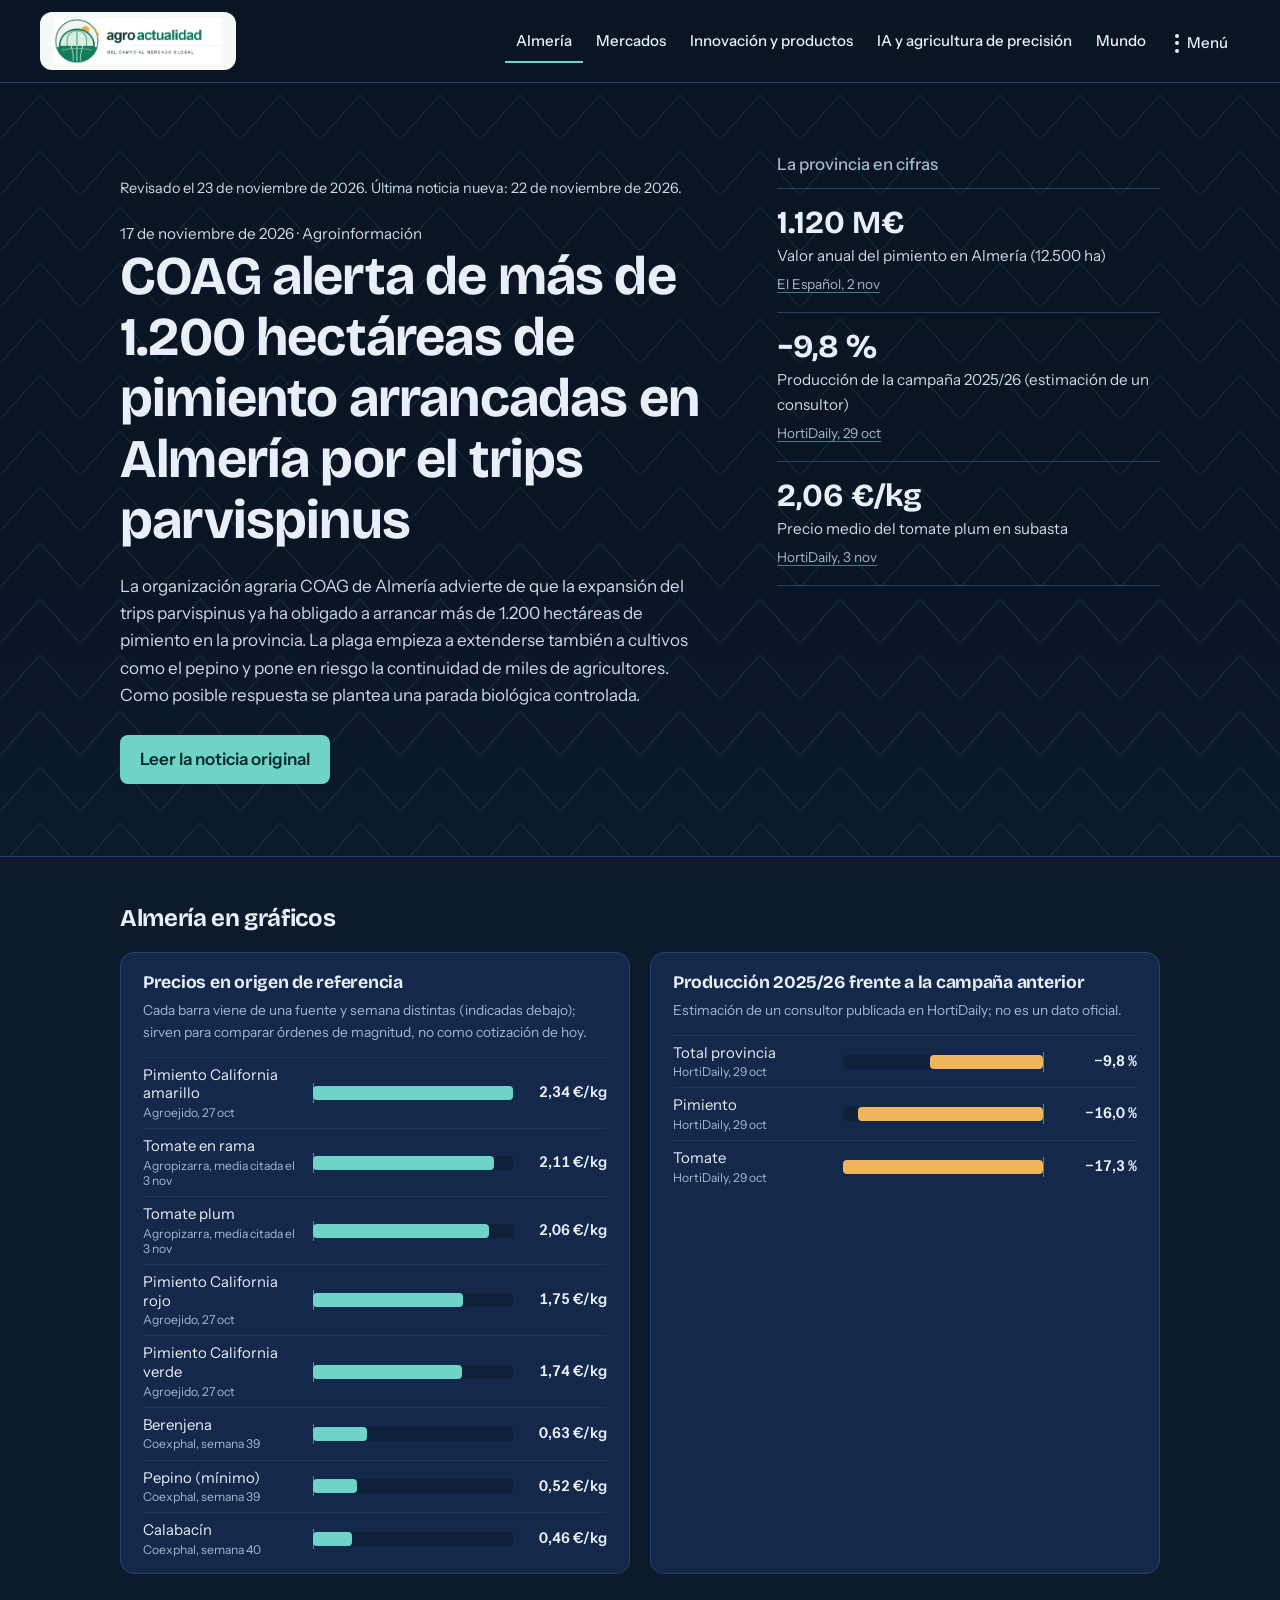
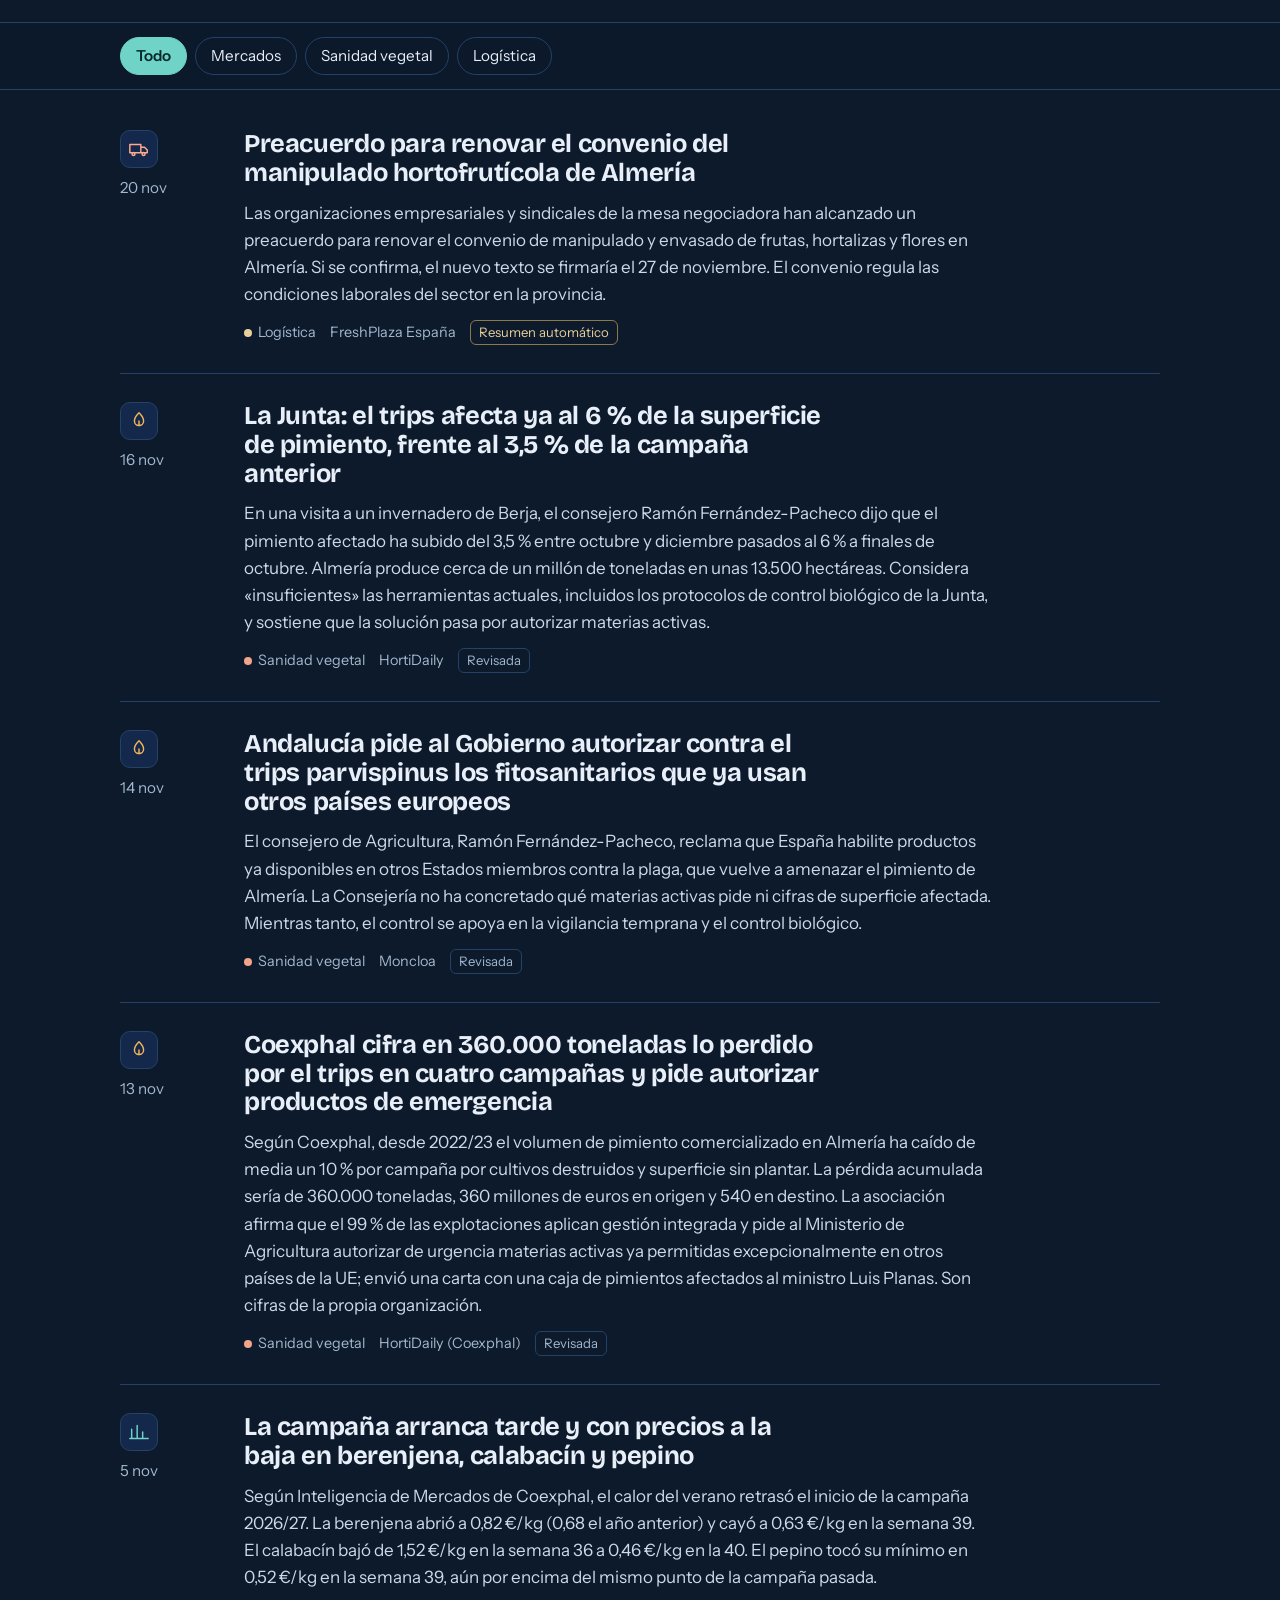
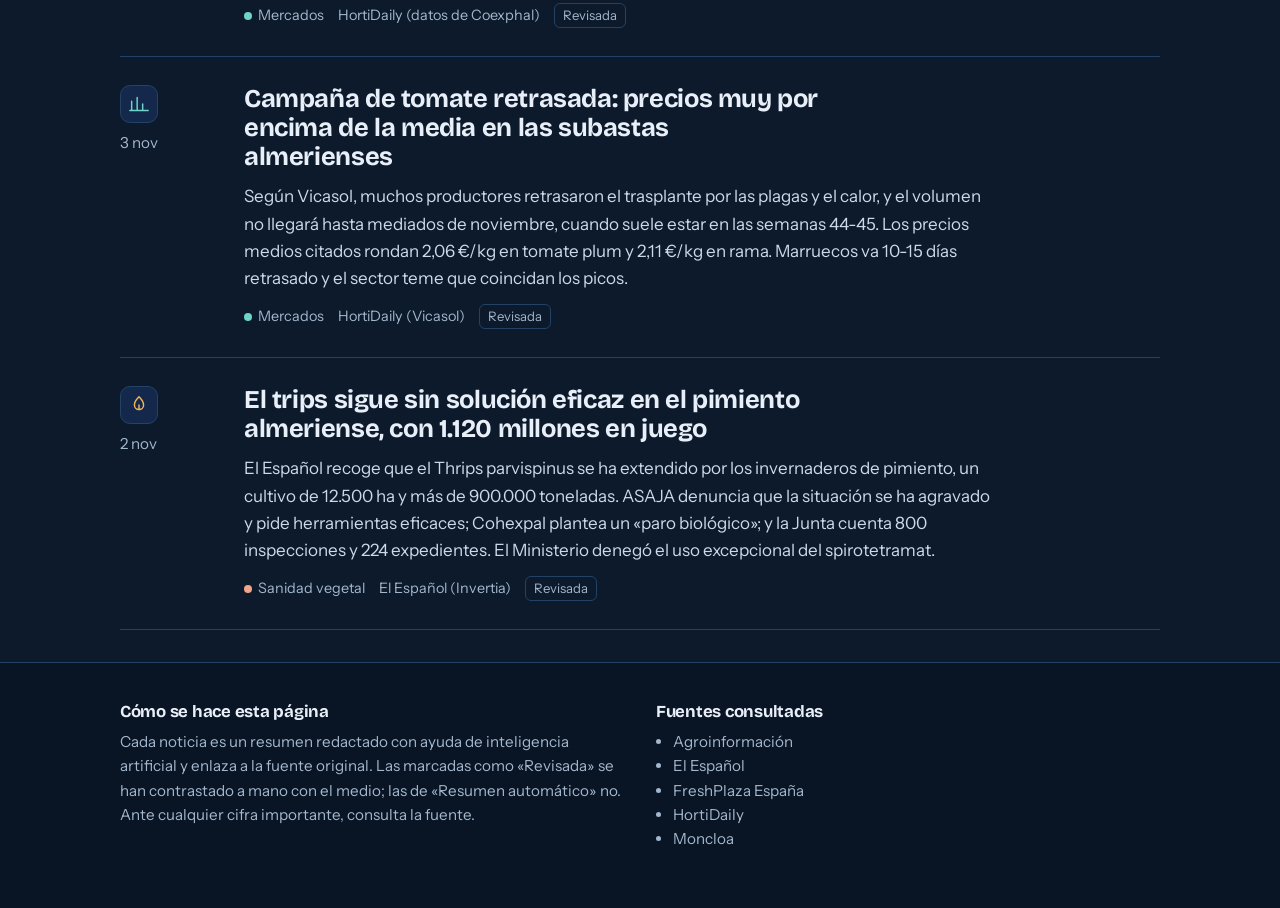
==== commit 507cfe40: "Actualización diaria de noticias" ====
--- a/index.html
+++ b/index.html
@@ -347,7 +347,7 @@
   <section class="hero" aria-labelledby="lead-title">
     <div class="wrap">
       <article class="lead" id="destacada">
-        <p class="updated">Revisado el 22 de noviembre de 2026. Última noticia nueva: 22 de noviembre de 2026.</p>
+        <p class="updated">Revisado el 23 de noviembre de 2026. Última noticia nueva: 22 de noviembre de 2026.</p>
         <p class="lead-meta">17 de noviembre de 2026 · Agroinformación</p>
         <h1 id="lead-title">COAG alerta de más de 1.200 hectáreas de pimiento arrancadas en Almería por el trips parvispinus</h1>
         <p>La organización agraria COAG de Almería advierte de que la expansión del trips parvispinus ya ha obligado a arrancar más de 1.200 hectáreas de pimiento en la provincia. La plaga empieza a extenderse también a cultivos como el pepino y pone en riesgo la continuidad de miles de agricultores. Como posible respuesta se plantea una parada biológica controlada.</p>
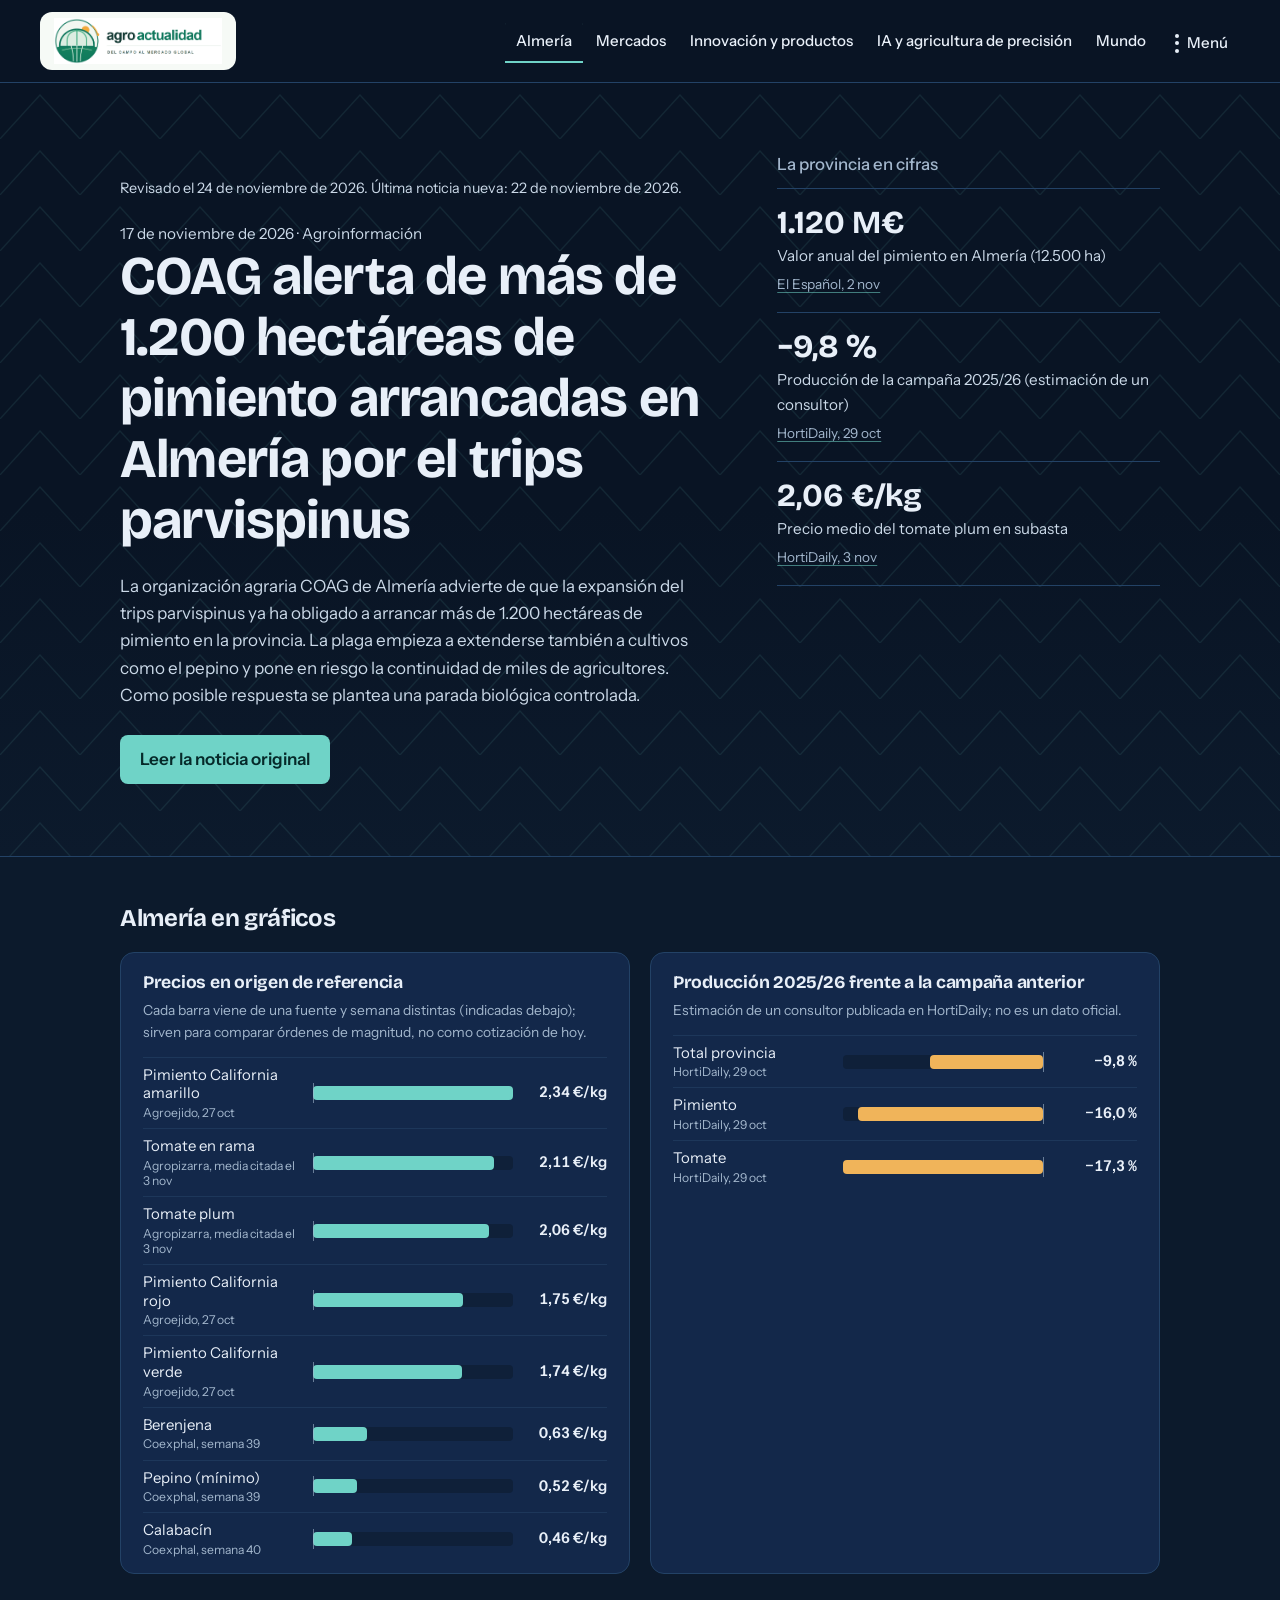
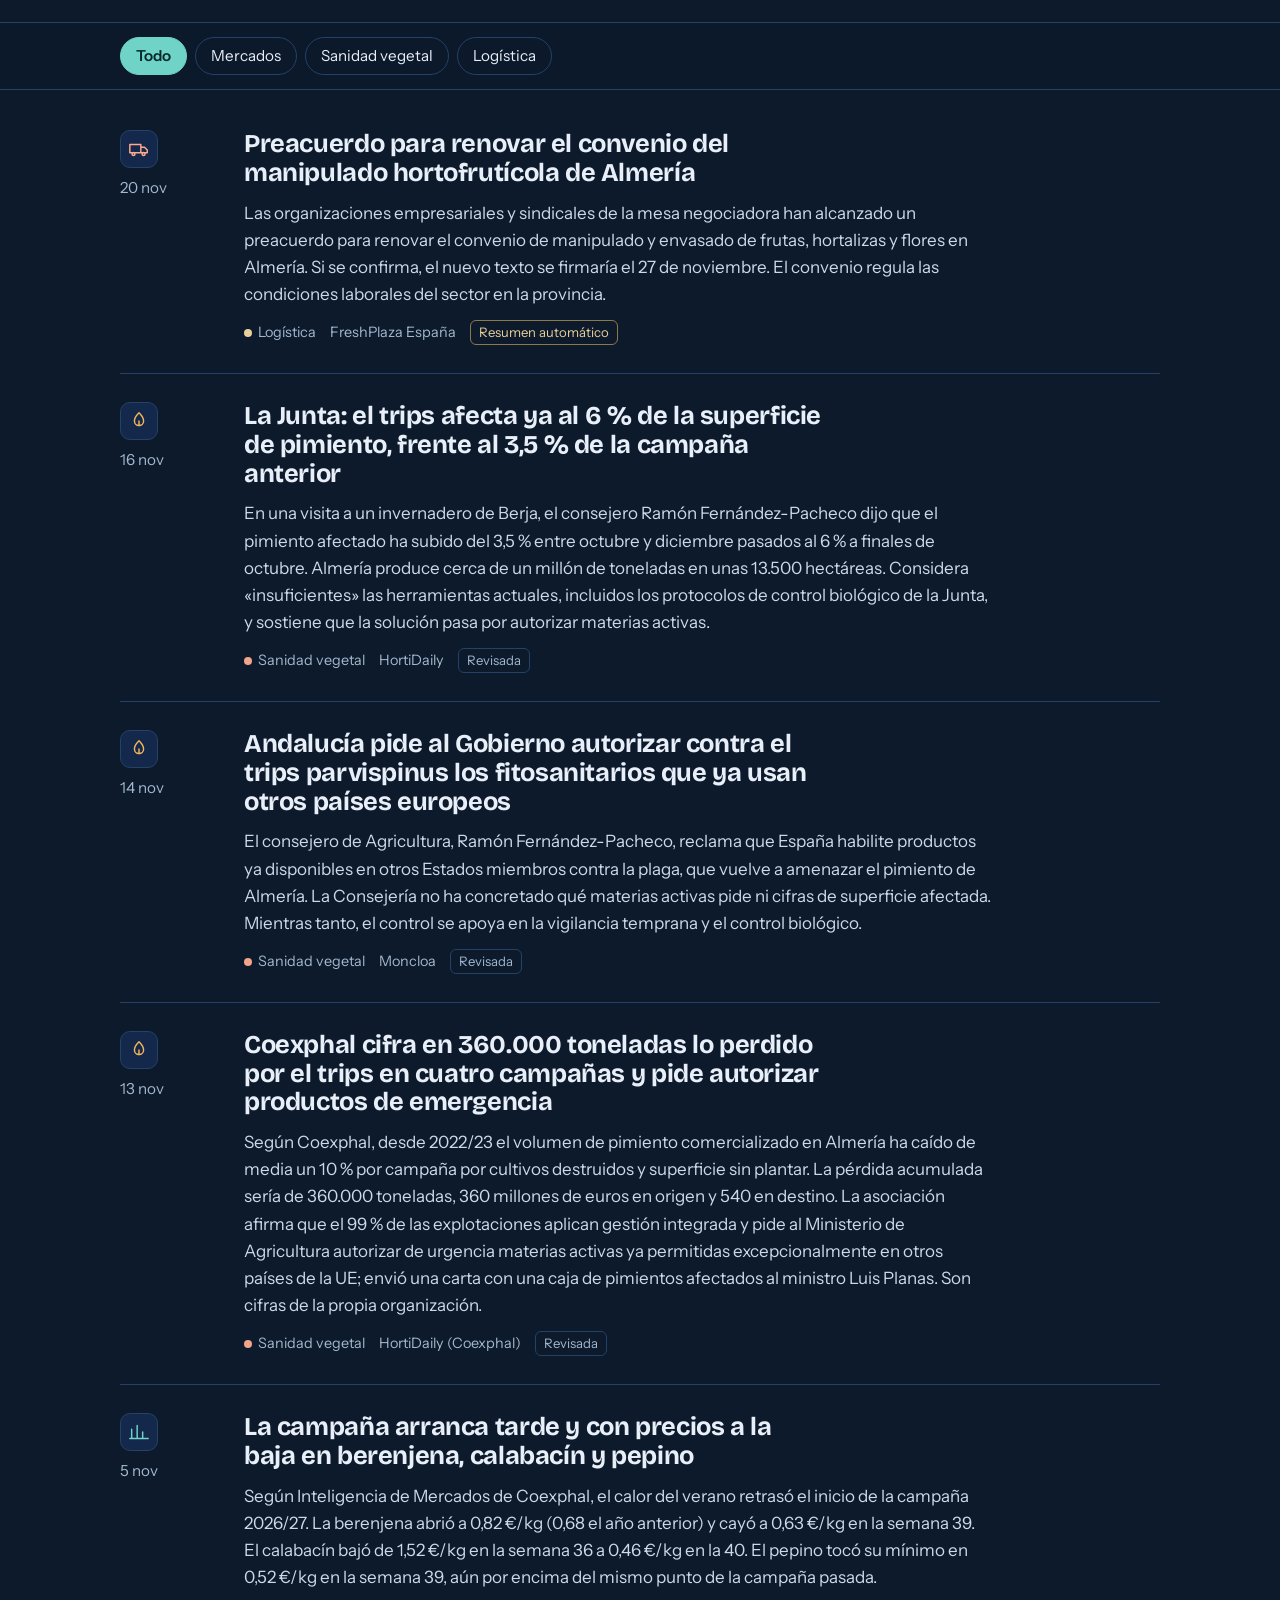
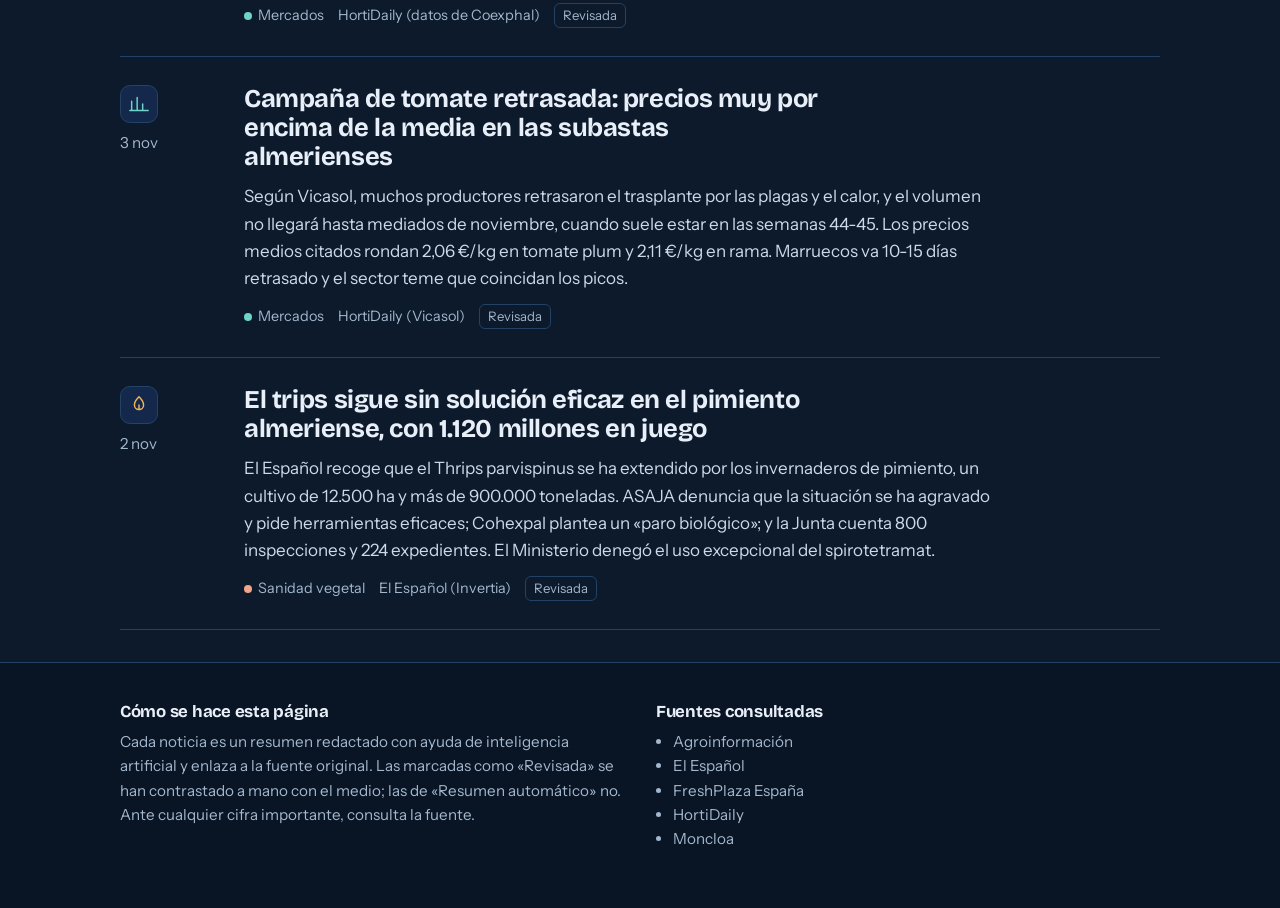
==== commit 8f61150c: "Actualización diaria de noticias" ====
--- a/index.html
+++ b/index.html
@@ -347,7 +347,7 @@
   <section class="hero" aria-labelledby="lead-title">
     <div class="wrap">
       <article class="lead" id="destacada">
-        <p class="updated">Revisado el 23 de noviembre de 2026. Última noticia nueva: 22 de noviembre de 2026.</p>
+        <p class="updated">Revisado el 24 de noviembre de 2026. Última noticia nueva: 22 de noviembre de 2026.</p>
         <p class="lead-meta">17 de noviembre de 2026 · Agroinformación</p>
         <h1 id="lead-title">COAG alerta de más de 1.200 hectáreas de pimiento arrancadas en Almería por el trips parvispinus</h1>
         <p>La organización agraria COAG de Almería advierte de que la expansión del trips parvispinus ya ha obligado a arrancar más de 1.200 hectáreas de pimiento en la provincia. La plaga empieza a extenderse también a cultivos como el pepino y pone en riesgo la continuidad de miles de agricultores. Como posible respuesta se plantea una parada biológica controlada.</p>
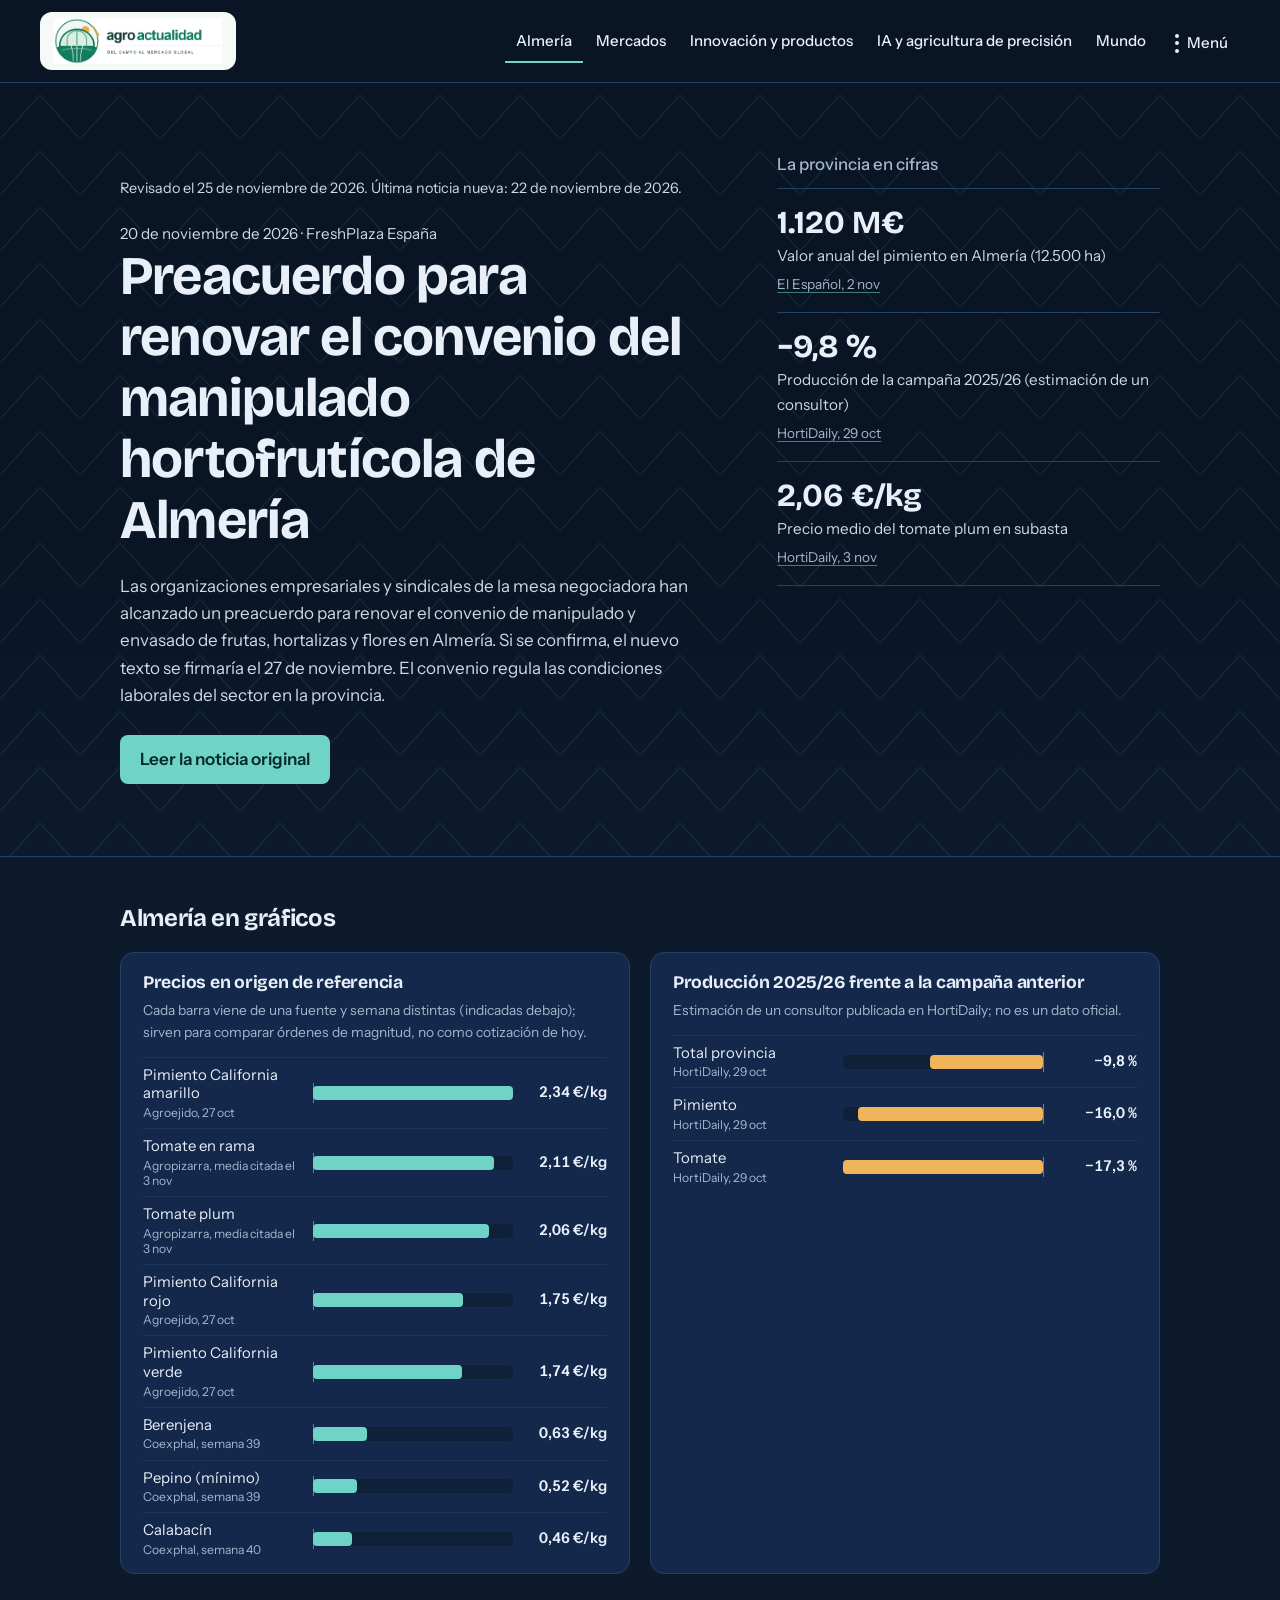
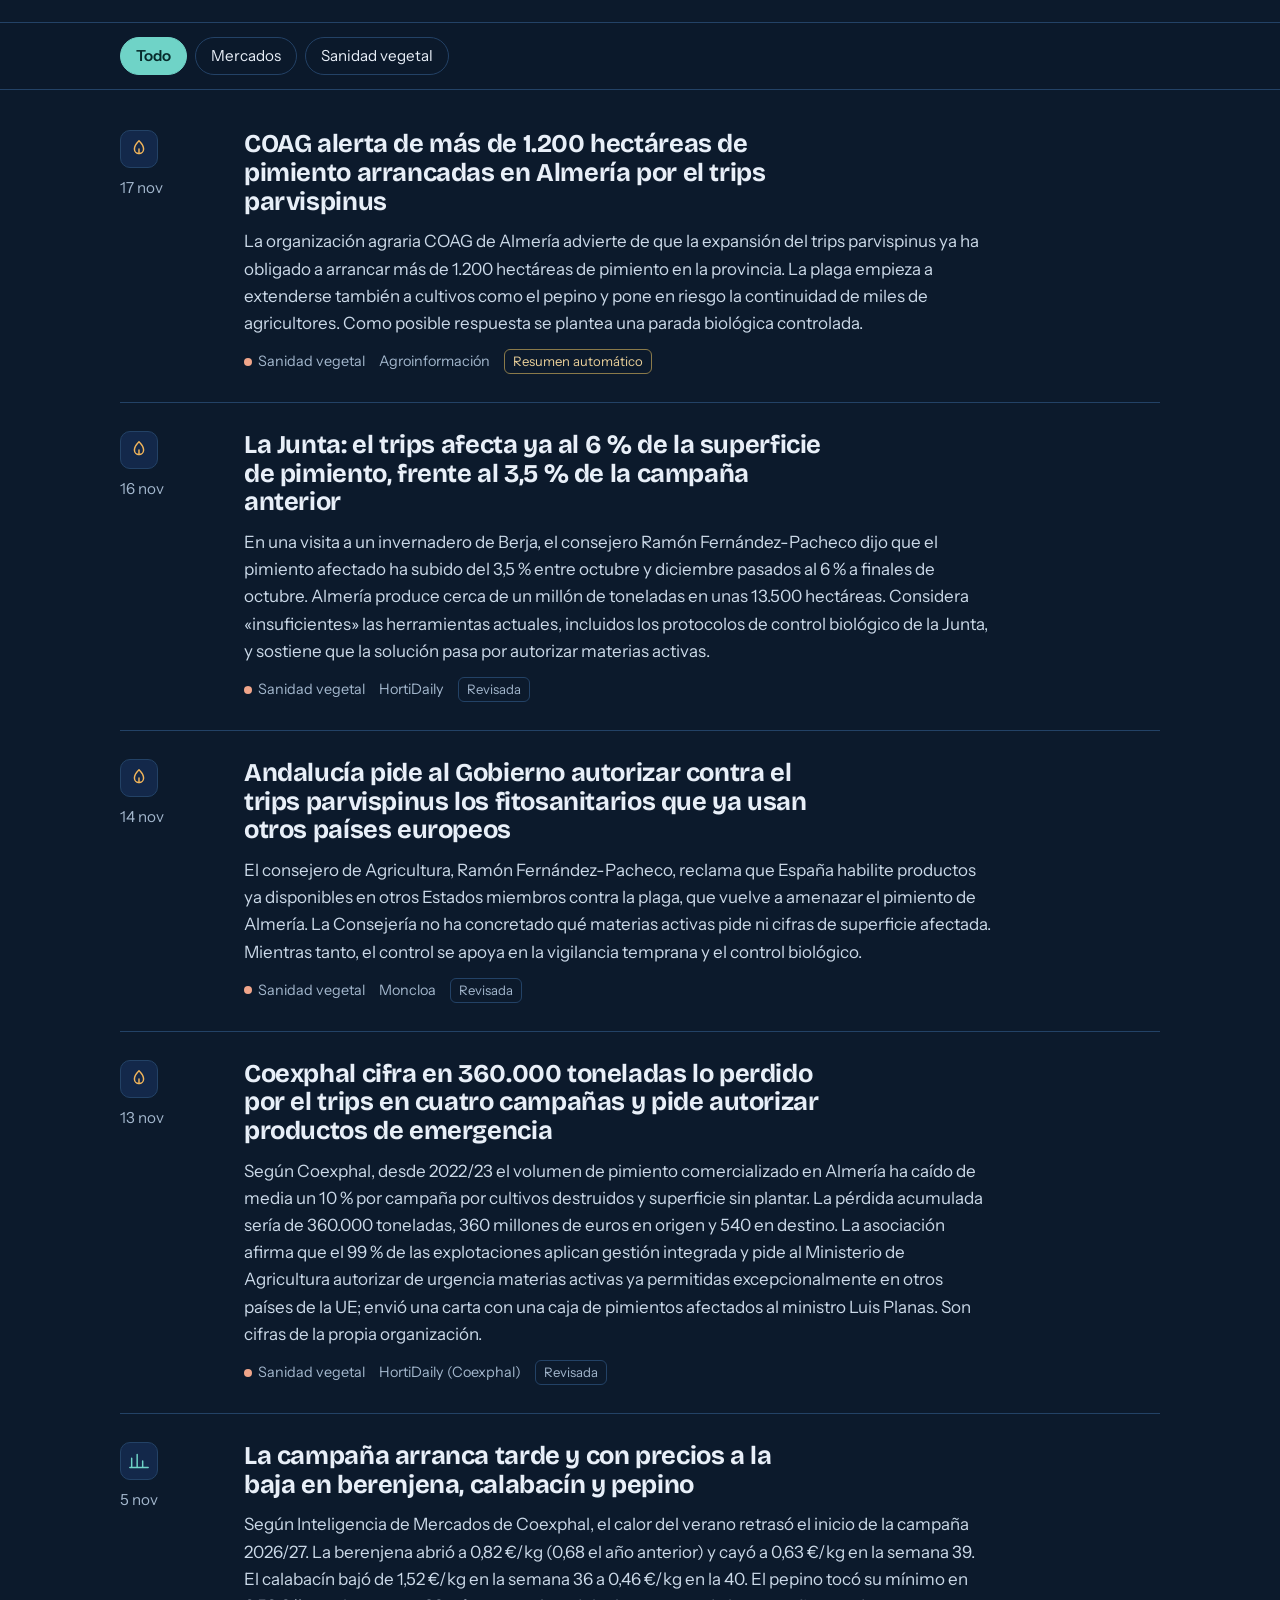
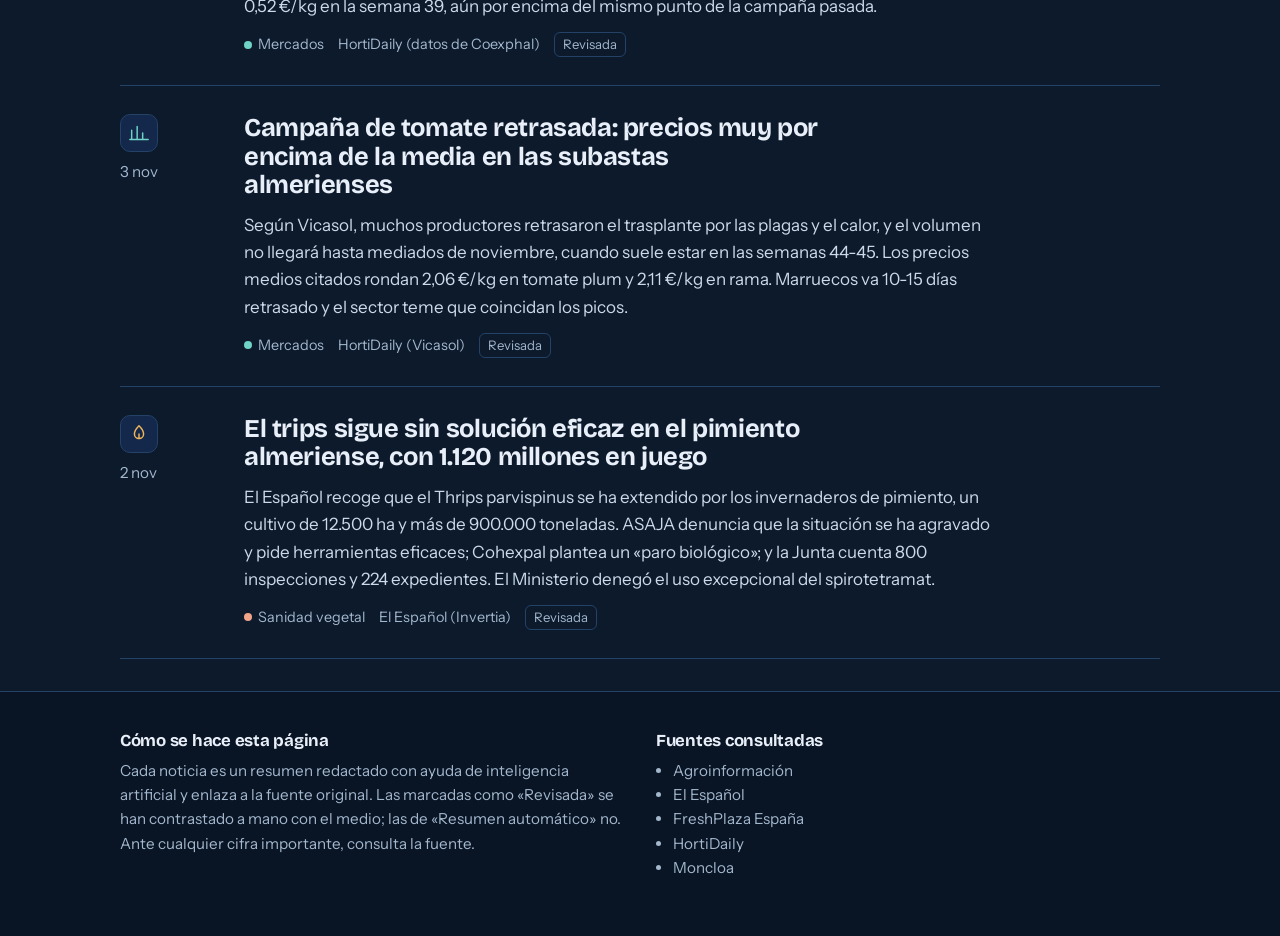
==== commit 63b84679: "Actualización diaria de noticias" ====
--- a/index.html
+++ b/index.html
@@ -347,11 +347,11 @@
   <section class="hero" aria-labelledby="lead-title">
     <div class="wrap">
       <article class="lead" id="destacada">
-        <p class="updated">Revisado el 24 de noviembre de 2026. Última noticia nueva: 22 de noviembre de 2026.</p>
-        <p class="lead-meta">17 de noviembre de 2026 · Agroinformación</p>
-        <h1 id="lead-title">COAG alerta de más de 1.200 hectáreas de pimiento arrancadas en Almería por el trips parvispinus</h1>
-        <p>La organización agraria COAG de Almería advierte de que la expansión del trips parvispinus ya ha obligado a arrancar más de 1.200 hectáreas de pimiento en la provincia. La plaga empieza a extenderse también a cultivos como el pepino y pone en riesgo la continuidad de miles de agricultores. Como posible respuesta se plantea una parada biológica controlada.</p>
-        <a class="go" href="https://agroinformacion.com/alertan-de-ya-hay-en-almeria-mas-de-1-200-hectareas-de-pimiento-arrancadas-por-la-plaga-del-parvispinus-y-barajan-un-paro-biologico-controlado/" rel="noopener" target="_blank">Leer la noticia original</a>
+        <p class="updated">Revisado el 25 de noviembre de 2026. Última noticia nueva: 22 de noviembre de 2026.</p>
+        <p class="lead-meta">20 de noviembre de 2026 · FreshPlaza España</p>
+        <h1 id="lead-title">Preacuerdo para renovar el convenio del manipulado hortofrutícola de Almería</h1>
+        <p>Las organizaciones empresariales y sindicales de la mesa negociadora han alcanzado un preacuerdo para renovar el convenio de manipulado y envasado de frutas, hortalizas y flores en Almería. Si se confirma, el nuevo texto se firmaría el 27 de noviembre. El convenio regula las condiciones laborales del sector en la provincia.</p>
+        <a class="go" href="https://www.freshplaza.es/spain/article/9895155/alcanzado-un-preacuerdo-para-renovar-el-convenio-colectivo-del-manipulado-hortofruticola-de-almeria/" rel="noopener" target="_blank">Leer la noticia original</a>
       </article>
 
       <aside aria-labelledby="figures-title">
@@ -452,23 +452,23 @@
 
   <div class="filters-bar">
     <div class="wrap">
-      <div class="filters" role="group" aria-label="Filtrar noticias por tema"><button type="button" data-filter="todo" aria-pressed="true">Todo</button><button type="button" data-filter="mercados" aria-pressed="false">Mercados</button><button type="button" data-filter="sanidad" aria-pressed="false">Sanidad vegetal</button><button type="button" data-filter="logistica" aria-pressed="false">Logística</button></div>
+      <div class="filters" role="group" aria-label="Filtrar noticias por tema"><button type="button" data-filter="todo" aria-pressed="true">Todo</button><button type="button" data-filter="mercados" aria-pressed="false">Mercados</button><button type="button" data-filter="sanidad" aria-pressed="false">Sanidad vegetal</button></div>
     </div>
   </div>
 
   <main class="wrap">
     <ul class="feed">
-      <li class="story" id="alcanzado-un-preacuerdo-para-renovar-el-convenio-c-2026-11-20" data-tag="logistica">
-        <div class="when"><span class="tico" data-tag="logistica"><svg class="ico" viewBox="0 0 24 24" width="22" height="22" fill="none" stroke="currentColor" stroke-width="1.6" stroke-linecap="round" stroke-linejoin="round" aria-hidden="true"><path d="M2 7h12v9H2zM14 10h4l3 3v3h-7"/><circle cx="6" cy="17.5" r="1.6"/><circle cx="17" cy="17.5" r="1.6"/></svg></span><time datetime="2026-11-20">20 nov</time></div>
-        <div>
-          <h3><a href="https://www.freshplaza.es/spain/article/9895155/alcanzado-un-preacuerdo-para-renovar-el-convenio-colectivo-del-manipulado-hortofruticola-de-almeria/" rel="noopener" target="_blank">Preacuerdo para renovar el convenio del manipulado hortofrutícola de Almería</a></h3>
-          <p>Las organizaciones empresariales y sindicales de la mesa negociadora han alcanzado un preacuerdo para renovar el convenio de manipulado y envasado de frutas, hortalizas y flores en Almería. Si se confirma, el nuevo texto se firmaría el 27 de noviembre. El convenio regula las condiciones laborales del sector en la provincia.</p>
-          <div class="byline">
-            <span class="chip" data-tag="logistica">Logística</span>
-            
-            
-            
-            <span>FreshPlaza España</span>
+      <li class="story" id="alertan-de-ya-hay-en-almer-a-m-s-de-1-200-hect-rea-2026-11-17" data-tag="sanidad">
+        <div class="when"><span class="tico" data-tag="sanidad"><svg class="ico" viewBox="0 0 24 24" width="22" height="22" fill="none" stroke="currentColor" stroke-width="1.6" stroke-linecap="round" stroke-linejoin="round" aria-hidden="true"><path d="M12 3c3 3 5 6 5 9a5 5 0 0 1-10 0c0-3 2-6 5-9z"/><path d="M12 12v5"/></svg></span><time datetime="2026-11-17">17 nov</time></div>
+        <div>
+          <h3><a href="https://agroinformacion.com/alertan-de-ya-hay-en-almeria-mas-de-1-200-hectareas-de-pimiento-arrancadas-por-la-plaga-del-parvispinus-y-barajan-un-paro-biologico-controlado/" rel="noopener" target="_blank">COAG alerta de más de 1.200 hectáreas de pimiento arrancadas en Almería por el trips parvispinus</a></h3>
+          <p>La organización agraria COAG de Almería advierte de que la expansión del trips parvispinus ya ha obligado a arrancar más de 1.200 hectáreas de pimiento en la provincia. La plaga empieza a extenderse también a cultivos como el pepino y pone en riesgo la continuidad de miles de agricultores. Como posible respuesta se plantea una parada biológica controlada.</p>
+          <div class="byline">
+            <span class="chip" data-tag="sanidad">Sanidad vegetal</span>
+            
+            
+            
+            <span>Agroinformación</span>
             <span class="mark auto">Resumen automático</span>
           </div>
         </div>
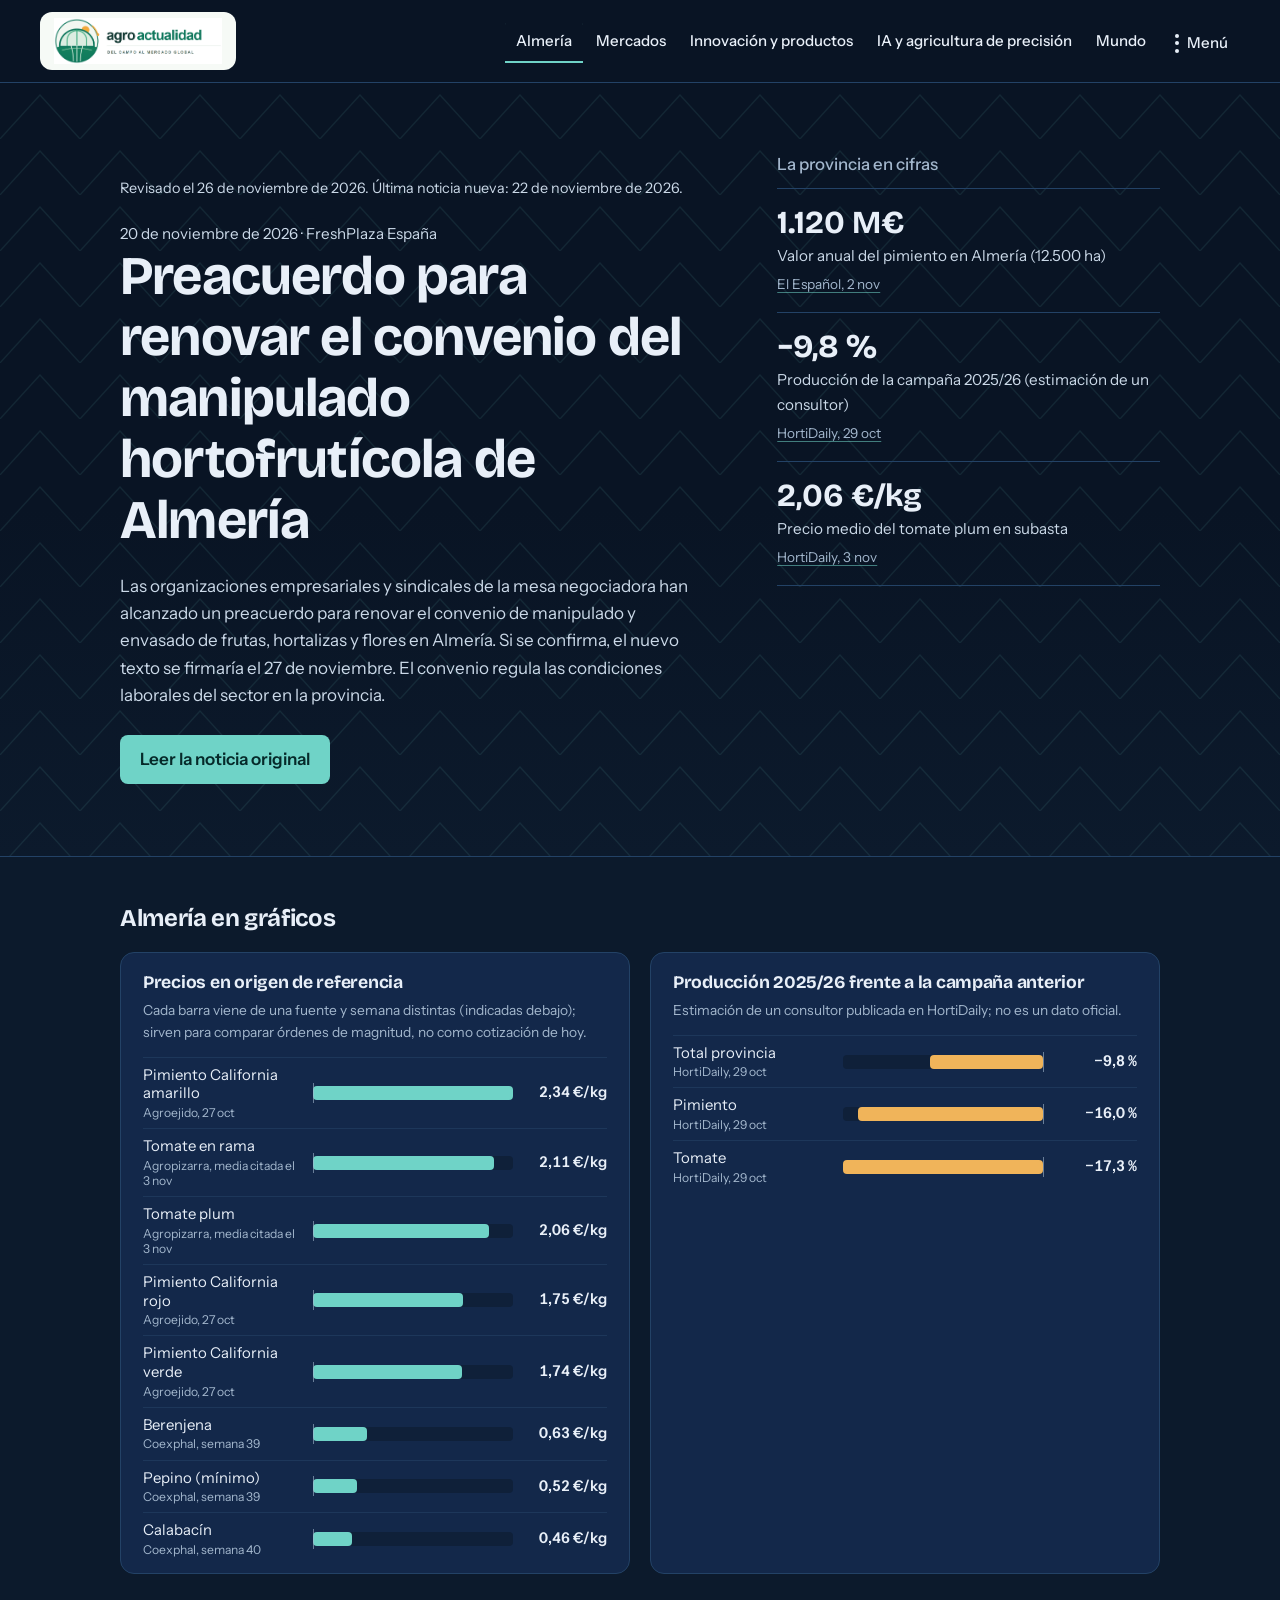
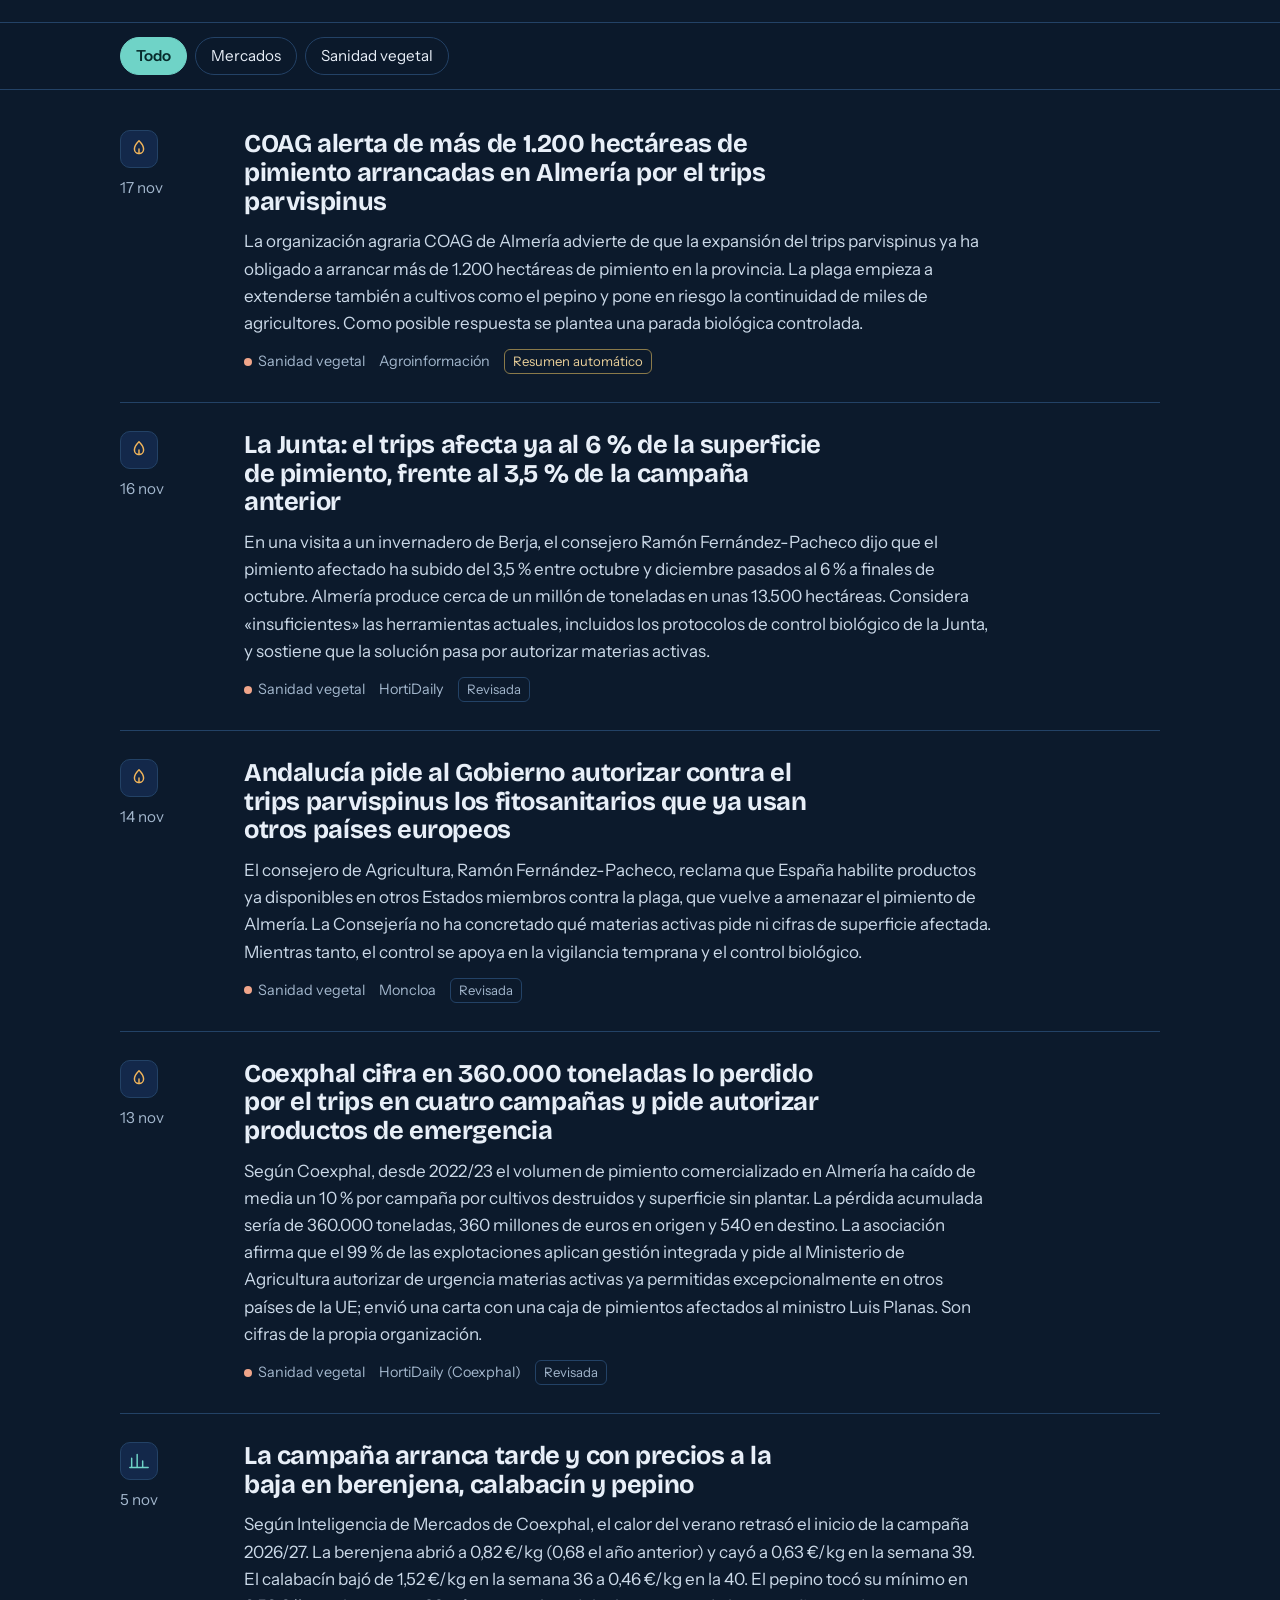
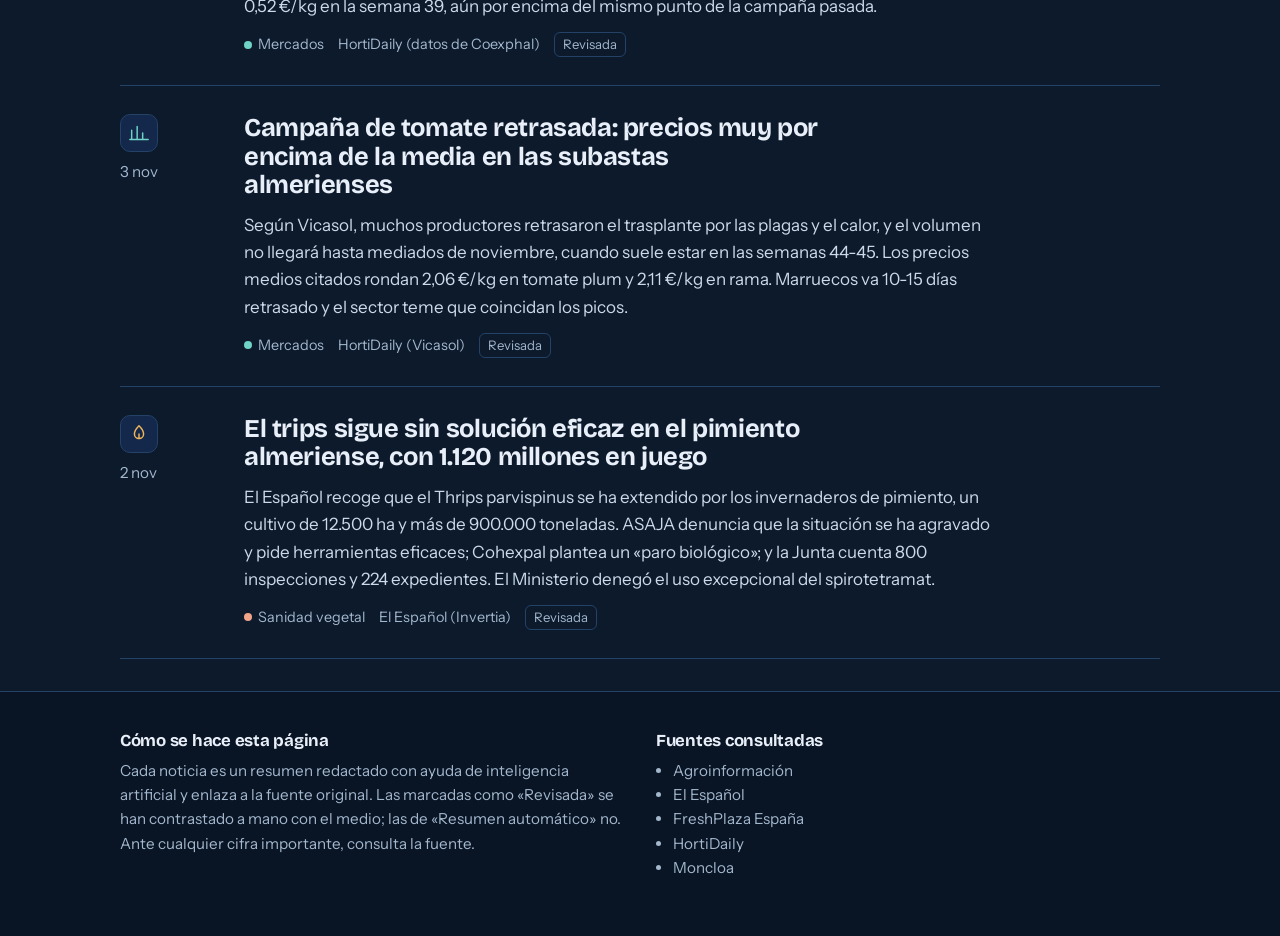
==== commit 7fa41392: "Actualización diaria de noticias" ====
--- a/index.html
+++ b/index.html
@@ -347,7 +347,7 @@
   <section class="hero" aria-labelledby="lead-title">
     <div class="wrap">
       <article class="lead" id="destacada">
-        <p class="updated">Revisado el 25 de noviembre de 2026. Última noticia nueva: 22 de noviembre de 2026.</p>
+        <p class="updated">Revisado el 26 de noviembre de 2026. Última noticia nueva: 22 de noviembre de 2026.</p>
         <p class="lead-meta">20 de noviembre de 2026 · FreshPlaza España</p>
         <h1 id="lead-title">Preacuerdo para renovar el convenio del manipulado hortofrutícola de Almería</h1>
         <p>Las organizaciones empresariales y sindicales de la mesa negociadora han alcanzado un preacuerdo para renovar el convenio de manipulado y envasado de frutas, hortalizas y flores en Almería. Si se confirma, el nuevo texto se firmaría el 27 de noviembre. El convenio regula las condiciones laborales del sector en la provincia.</p>
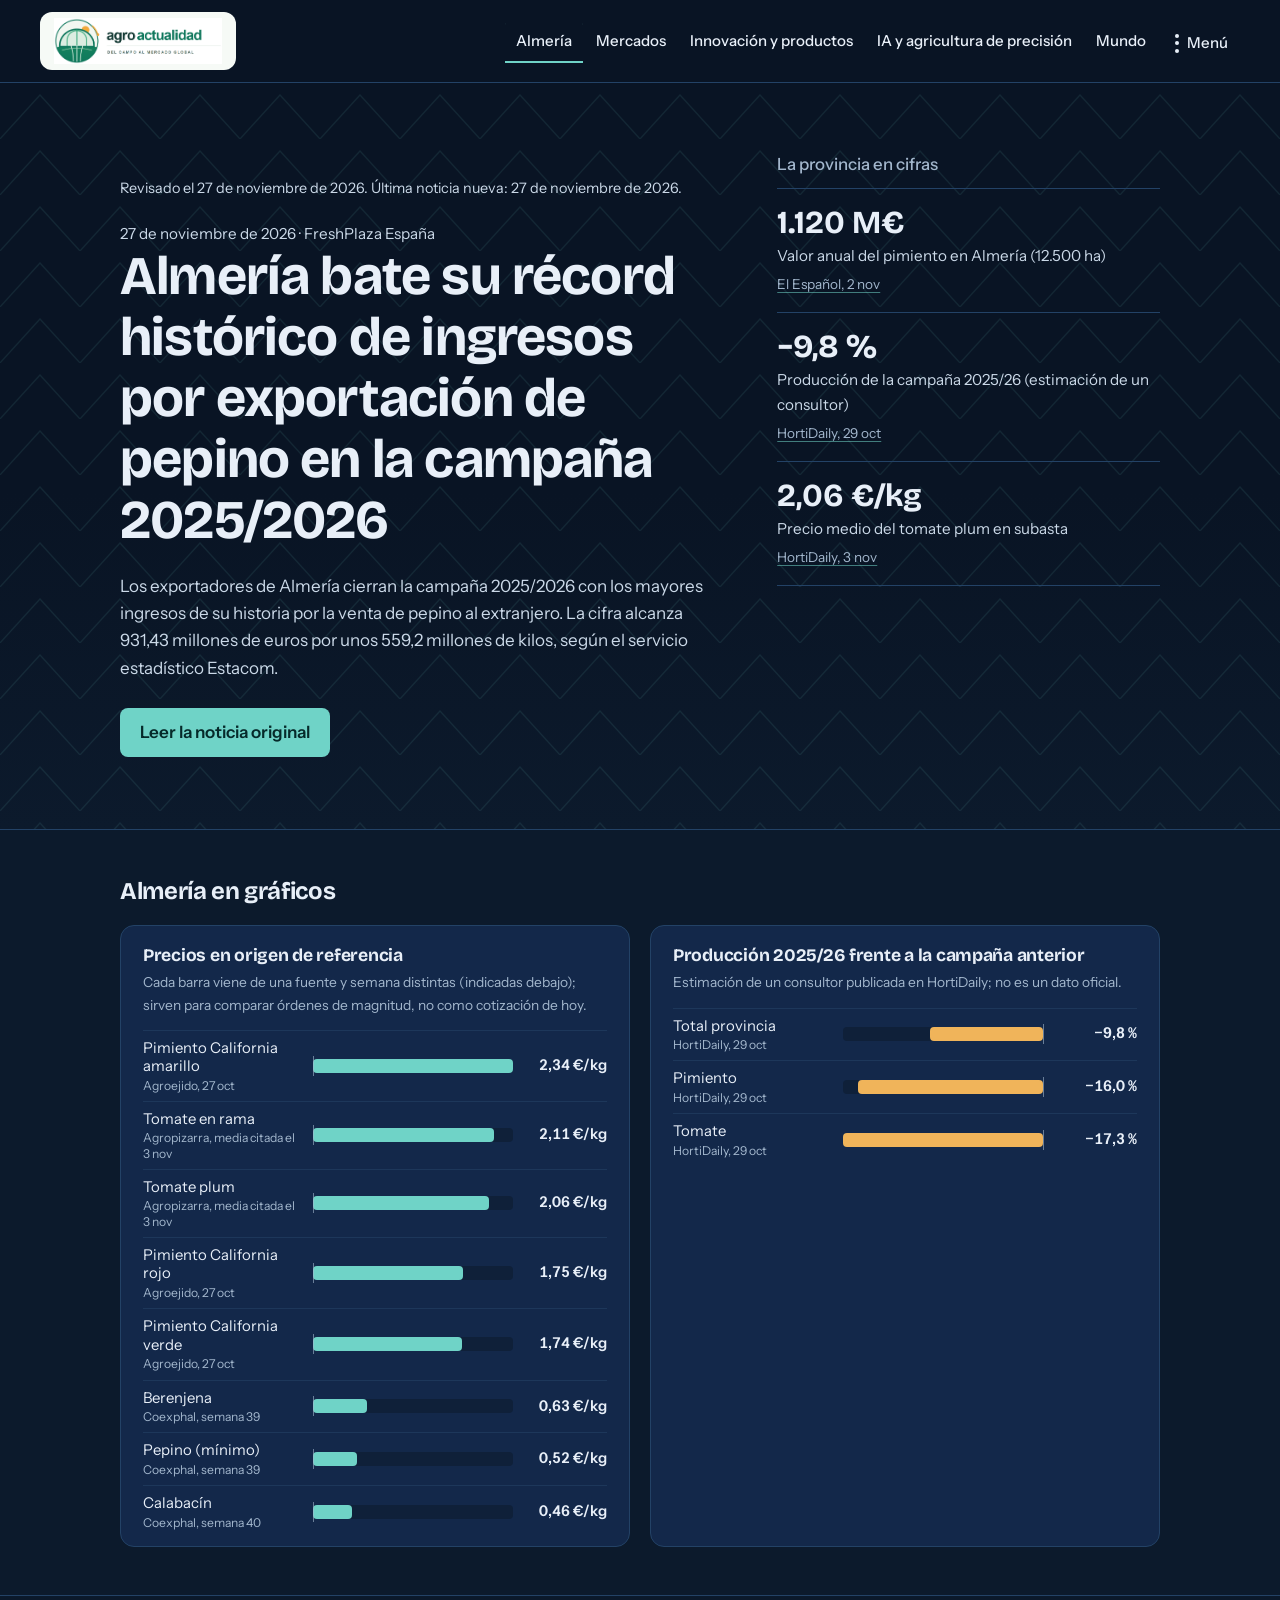
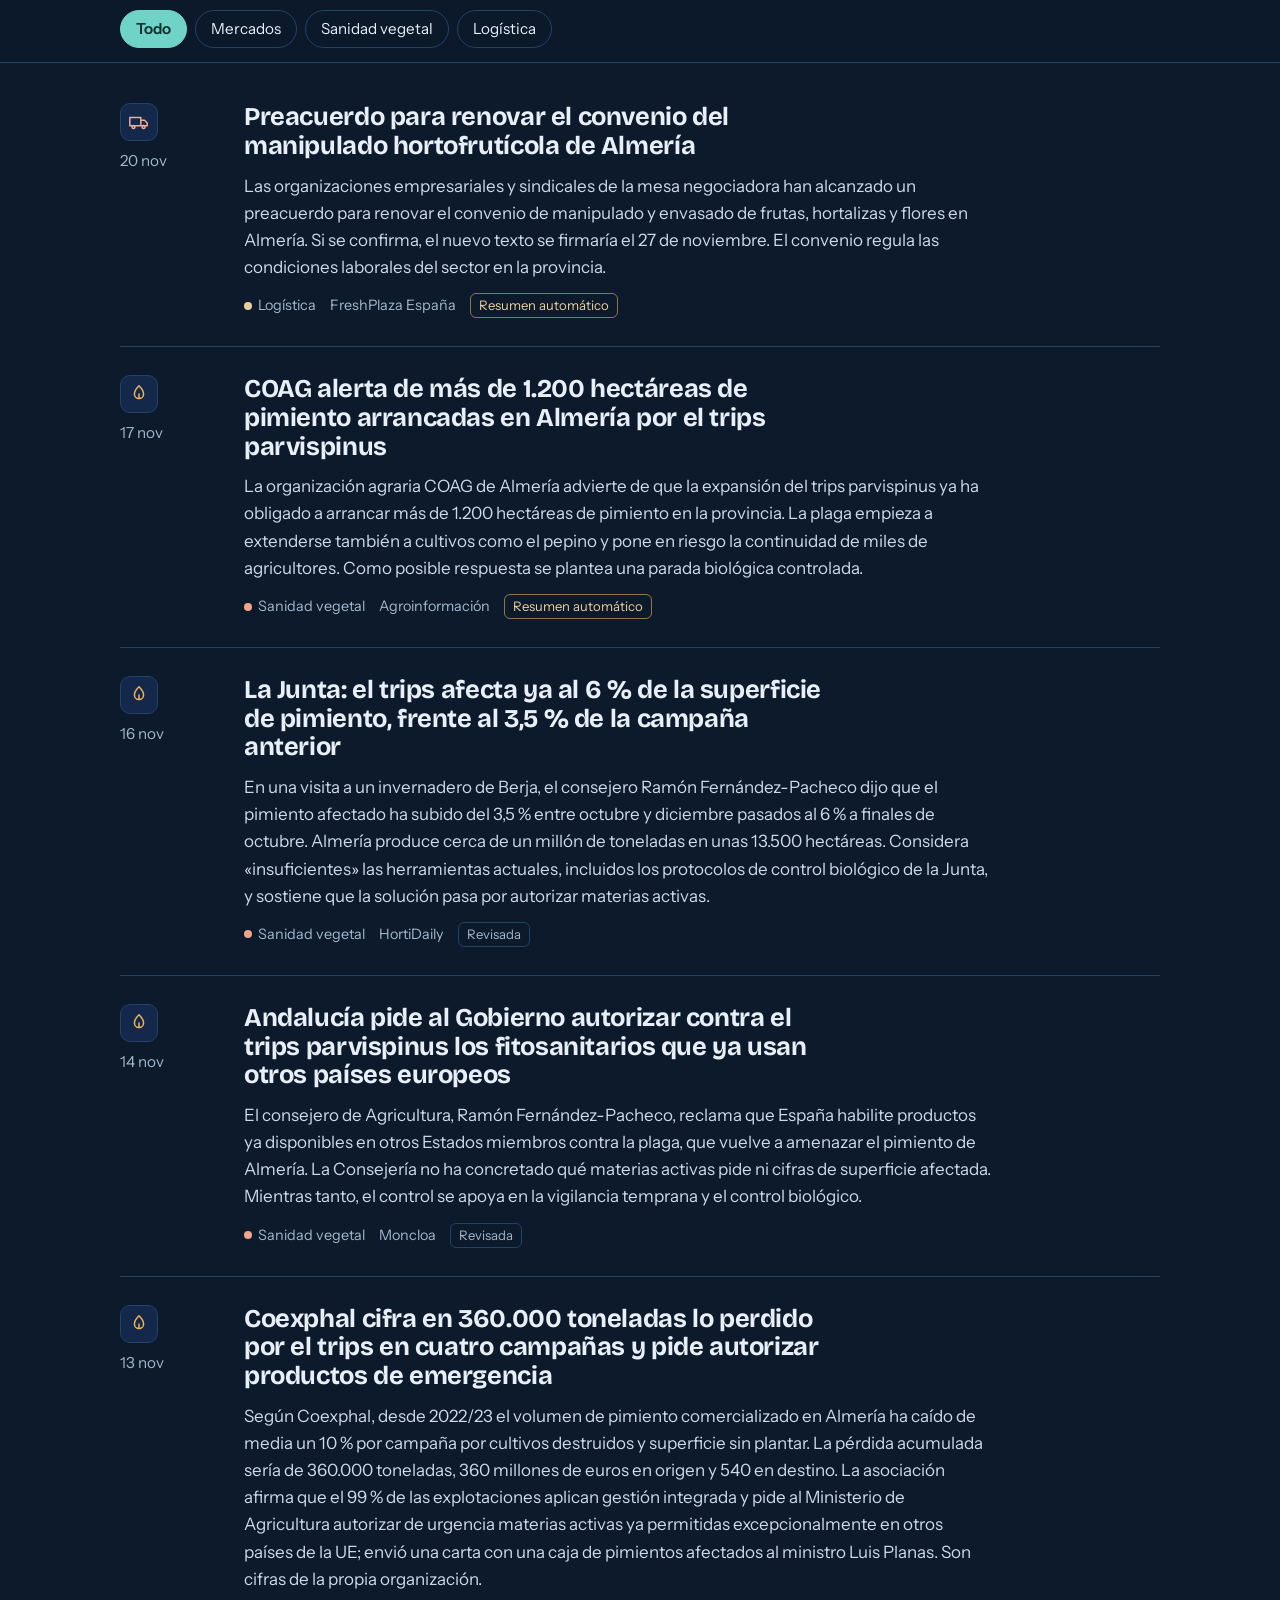
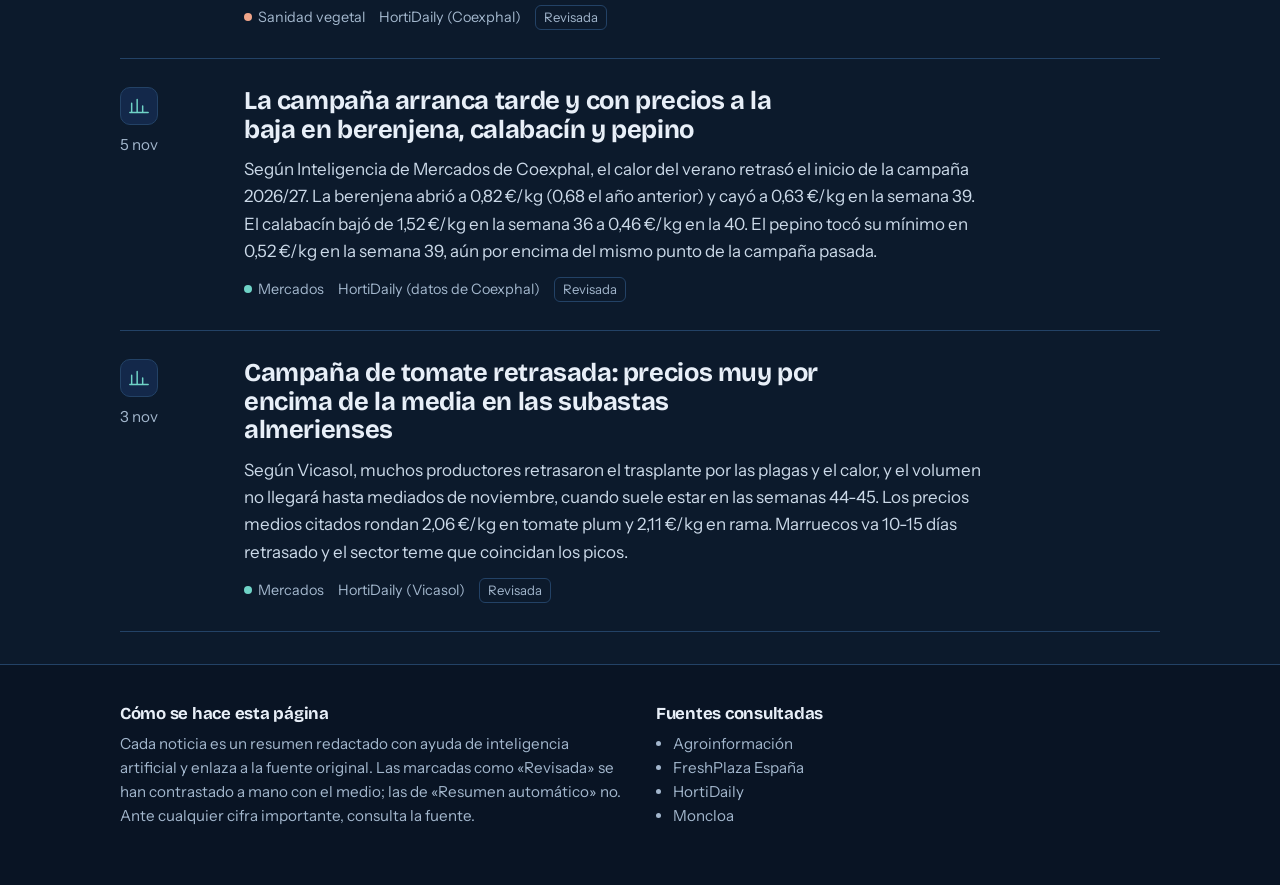
==== commit 6e490f7b: "Actualización diaria de noticias" ====
--- a/index.html
+++ b/index.html
@@ -347,11 +347,11 @@
   <section class="hero" aria-labelledby="lead-title">
     <div class="wrap">
       <article class="lead" id="destacada">
-        <p class="updated">Revisado el 26 de noviembre de 2026. Última noticia nueva: 22 de noviembre de 2026.</p>
-        <p class="lead-meta">20 de noviembre de 2026 · FreshPlaza España</p>
-        <h1 id="lead-title">Preacuerdo para renovar el convenio del manipulado hortofrutícola de Almería</h1>
-        <p>Las organizaciones empresariales y sindicales de la mesa negociadora han alcanzado un preacuerdo para renovar el convenio de manipulado y envasado de frutas, hortalizas y flores en Almería. Si se confirma, el nuevo texto se firmaría el 27 de noviembre. El convenio regula las condiciones laborales del sector en la provincia.</p>
-        <a class="go" href="https://www.freshplaza.es/spain/article/9895155/alcanzado-un-preacuerdo-para-renovar-el-convenio-colectivo-del-manipulado-hortofruticola-de-almeria/" rel="noopener" target="_blank">Leer la noticia original</a>
+        <p class="updated">Revisado el 27 de noviembre de 2026. Última noticia nueva: 27 de noviembre de 2026.</p>
+        <p class="lead-meta">27 de noviembre de 2026 · FreshPlaza España</p>
+        <h1 id="lead-title">Almería bate su récord histórico de ingresos por exportación de pepino en la campaña 2025/2026</h1>
+        <p>Los exportadores de Almería cierran la campaña 2025/2026 con los mayores ingresos de su historia por la venta de pepino al extranjero. La cifra alcanza 931,43 millones de euros por unos 559,2 millones de kilos, según el servicio estadístico Estacom.</p>
+        <a class="go" href="https://www.freshplaza.es/spain/article/9897215/almeria-exporta-pepino-por-931-millones-de-euros-record-historico-en-la-campana-2025-2026/" rel="noopener" target="_blank">Leer la noticia original</a>
       </article>
 
       <aside aria-labelledby="figures-title">
@@ -452,12 +452,27 @@
 
   <div class="filters-bar">
     <div class="wrap">
-      <div class="filters" role="group" aria-label="Filtrar noticias por tema"><button type="button" data-filter="todo" aria-pressed="true">Todo</button><button type="button" data-filter="mercados" aria-pressed="false">Mercados</button><button type="button" data-filter="sanidad" aria-pressed="false">Sanidad vegetal</button></div>
+      <div class="filters" role="group" aria-label="Filtrar noticias por tema"><button type="button" data-filter="todo" aria-pressed="true">Todo</button><button type="button" data-filter="mercados" aria-pressed="false">Mercados</button><button type="button" data-filter="sanidad" aria-pressed="false">Sanidad vegetal</button><button type="button" data-filter="logistica" aria-pressed="false">Logística</button></div>
     </div>
   </div>
 
   <main class="wrap">
     <ul class="feed">
+      <li class="story" id="alcanzado-un-preacuerdo-para-renovar-el-convenio-c-2026-11-20" data-tag="logistica">
+        <div class="when"><span class="tico" data-tag="logistica"><svg class="ico" viewBox="0 0 24 24" width="22" height="22" fill="none" stroke="currentColor" stroke-width="1.6" stroke-linecap="round" stroke-linejoin="round" aria-hidden="true"><path d="M2 7h12v9H2zM14 10h4l3 3v3h-7"/><circle cx="6" cy="17.5" r="1.6"/><circle cx="17" cy="17.5" r="1.6"/></svg></span><time datetime="2026-11-20">20 nov</time></div>
+        <div>
+          <h3><a href="https://www.freshplaza.es/spain/article/9895155/alcanzado-un-preacuerdo-para-renovar-el-convenio-colectivo-del-manipulado-hortofruticola-de-almeria/" rel="noopener" target="_blank">Preacuerdo para renovar el convenio del manipulado hortofrutícola de Almería</a></h3>
+          <p>Las organizaciones empresariales y sindicales de la mesa negociadora han alcanzado un preacuerdo para renovar el convenio de manipulado y envasado de frutas, hortalizas y flores en Almería. Si se confirma, el nuevo texto se firmaría el 27 de noviembre. El convenio regula las condiciones laborales del sector en la provincia.</p>
+          <div class="byline">
+            <span class="chip" data-tag="logistica">Logística</span>
+            
+            
+            
+            <span>FreshPlaza España</span>
+            <span class="mark auto">Resumen automático</span>
+          </div>
+        </div>
+      </li>
       <li class="story" id="alertan-de-ya-hay-en-almer-a-m-s-de-1-200-hect-rea-2026-11-17" data-tag="sanidad">
         <div class="when"><span class="tico" data-tag="sanidad"><svg class="ico" viewBox="0 0 24 24" width="22" height="22" fill="none" stroke="currentColor" stroke-width="1.6" stroke-linecap="round" stroke-linejoin="round" aria-hidden="true"><path d="M12 3c3 3 5 6 5 9a5 5 0 0 1-10 0c0-3 2-6 5-9z"/><path d="M12 12v5"/></svg></span><time datetime="2026-11-17">17 nov</time></div>
         <div>
@@ -544,21 +559,6 @@
             
             
             <span>HortiDaily (Vicasol)</span>
-            <span class="mark">Revisada</span>
-          </div>
-        </div>
-      </li>
-      <li class="story" id="pimiento-trips-sin-armas-2026-11-02" data-tag="sanidad">
-        <div class="when"><span class="tico" data-tag="sanidad"><svg class="ico" viewBox="0 0 24 24" width="22" height="22" fill="none" stroke="currentColor" stroke-width="1.6" stroke-linecap="round" stroke-linejoin="round" aria-hidden="true"><path d="M12 3c3 3 5 6 5 9a5 5 0 0 1-10 0c0-3 2-6 5-9z"/><path d="M12 12v5"/></svg></span><time datetime="2026-11-02">2 nov</time></div>
-        <div>
-          <h3><a href="https://www.elespanol.com/invertia/economia/20261102/invernaderos-almerienses-sin-armas-plaga-arrasa-pimiento-anuales-juego/1003744442197_0.html" rel="noopener" target="_blank">El trips sigue sin solución eficaz en el pimiento almeriense, con 1.120 millones en juego</a></h3>
-          <p>El Español recoge que el Thrips parvispinus se ha extendido por los invernaderos de pimiento, un cultivo de 12.500 ha y más de 900.000 toneladas. ASAJA denuncia que la situación se ha agravado y pide herramientas eficaces; Cohexpal plantea un «paro biológico»; y la Junta cuenta 800 inspecciones y 224 expedientes. El Ministerio denegó el uso excepcional del spirotetramat.</p>
-          <div class="byline">
-            <span class="chip" data-tag="sanidad">Sanidad vegetal</span>
-            
-            
-            
-            <span>El Español (Invertia)</span>
             <span class="mark">Revisada</span>
           </div>
         </div>
@@ -574,7 +574,7 @@
       </section>
       <section>
         <h2>Fuentes consultadas</h2>
-        <ul><li>Agroinformación</li><li>El Español</li><li>FreshPlaza España</li><li>HortiDaily</li><li>Moncloa</li></ul>
+        <ul><li>Agroinformación</li><li>FreshPlaza España</li><li>HortiDaily</li><li>Moncloa</li></ul>
       </section>
     </div>
   </footer>
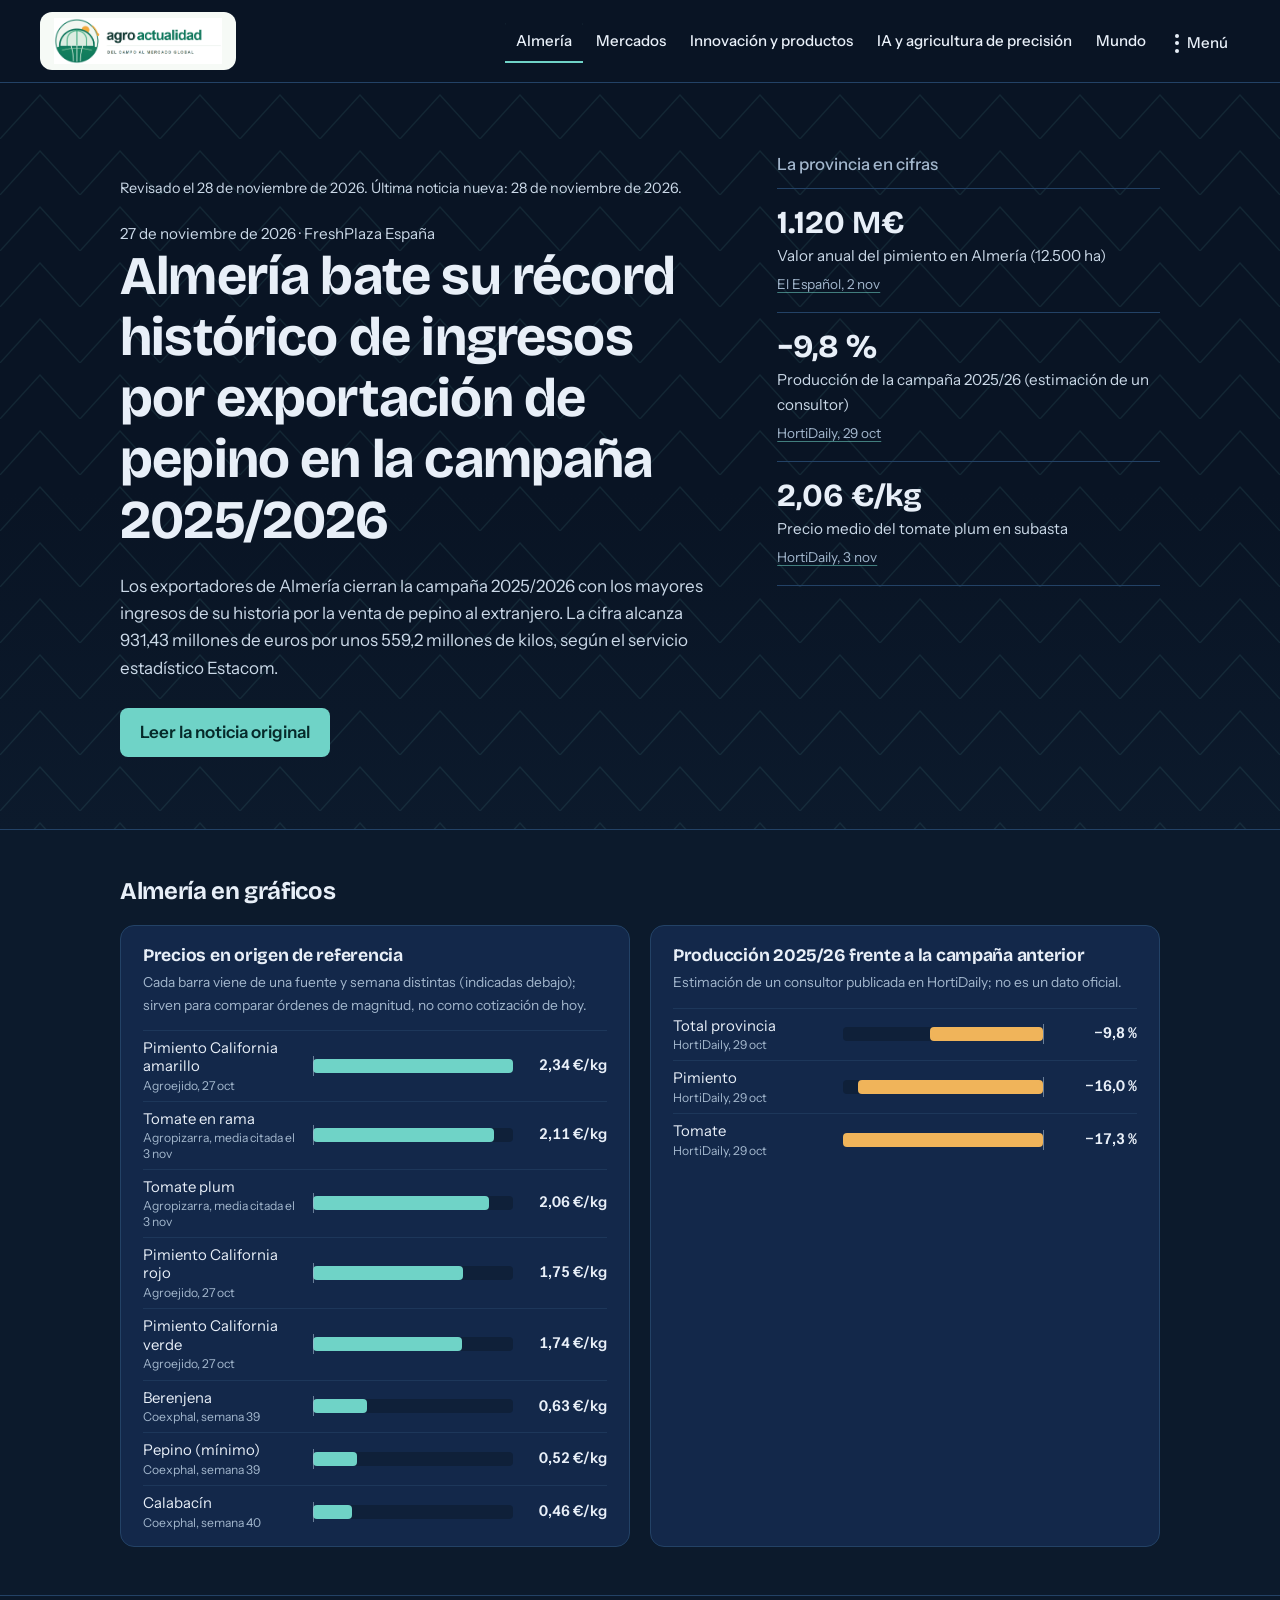
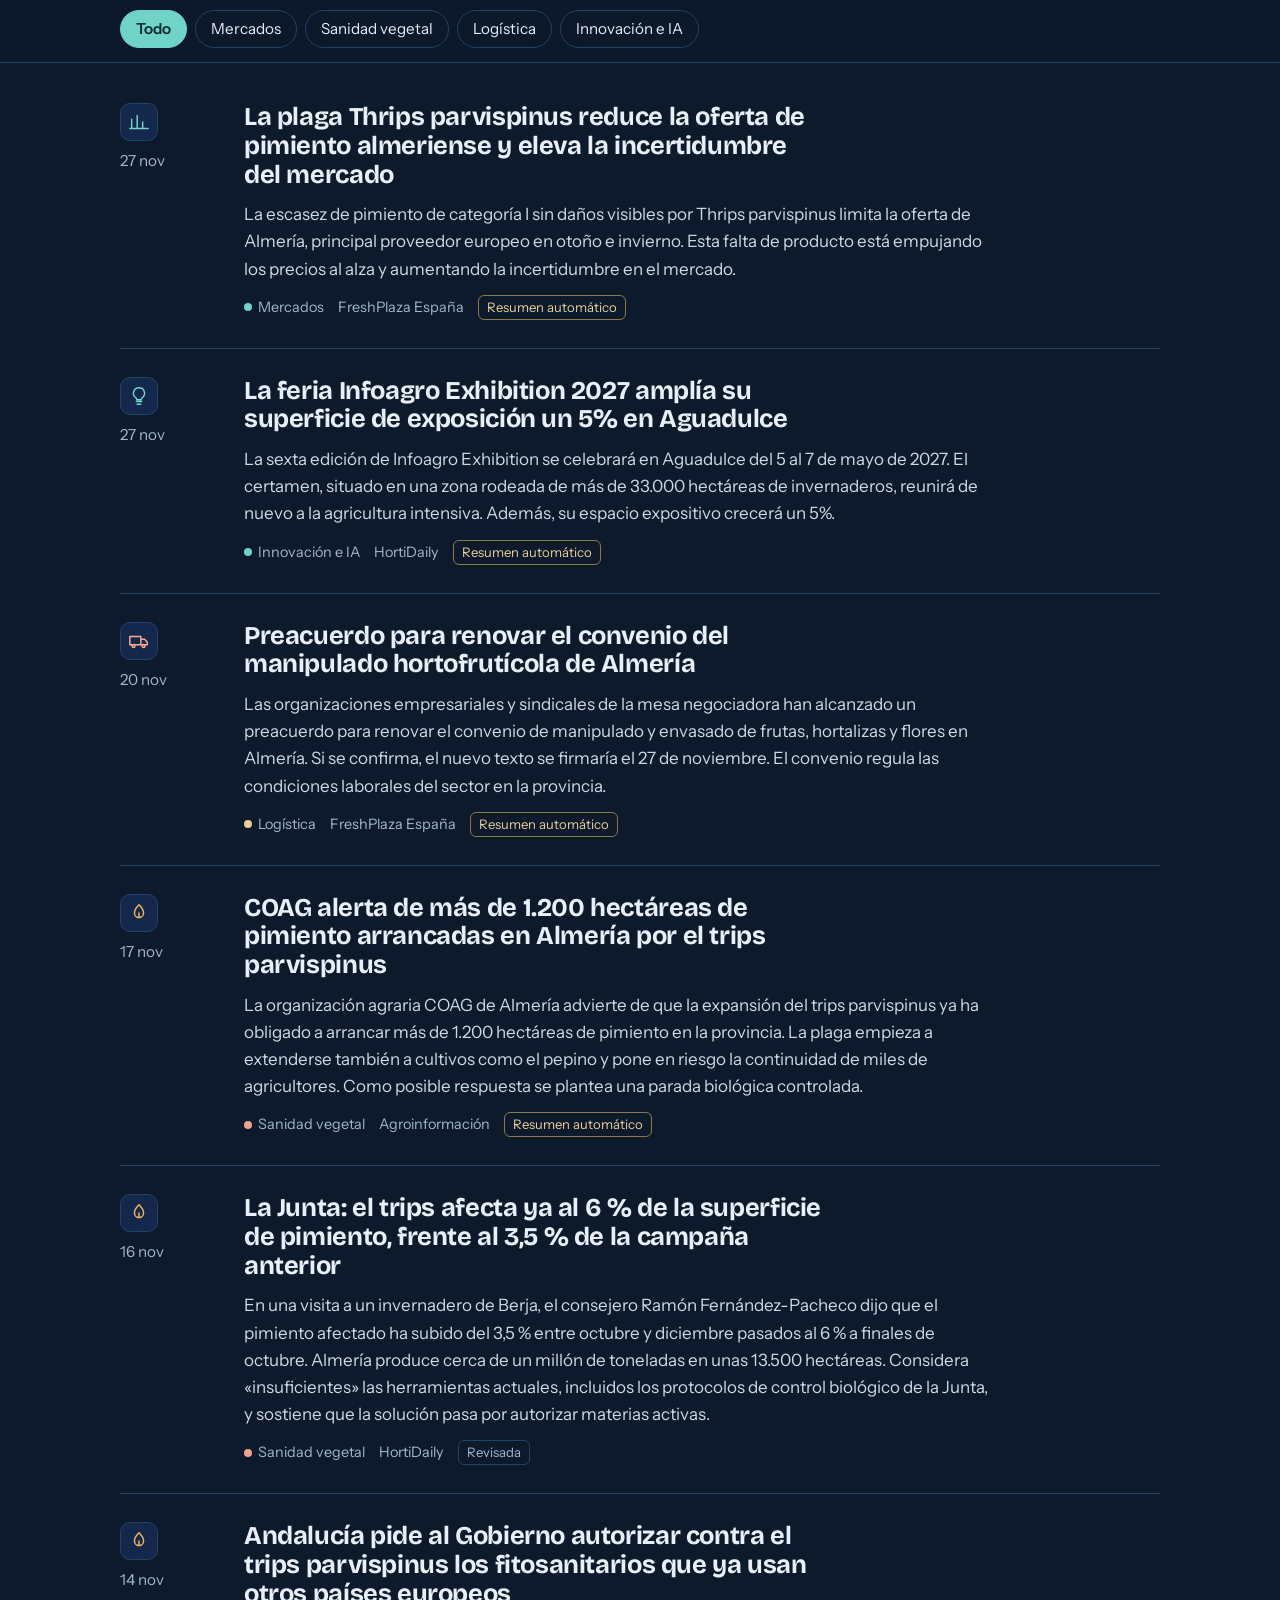
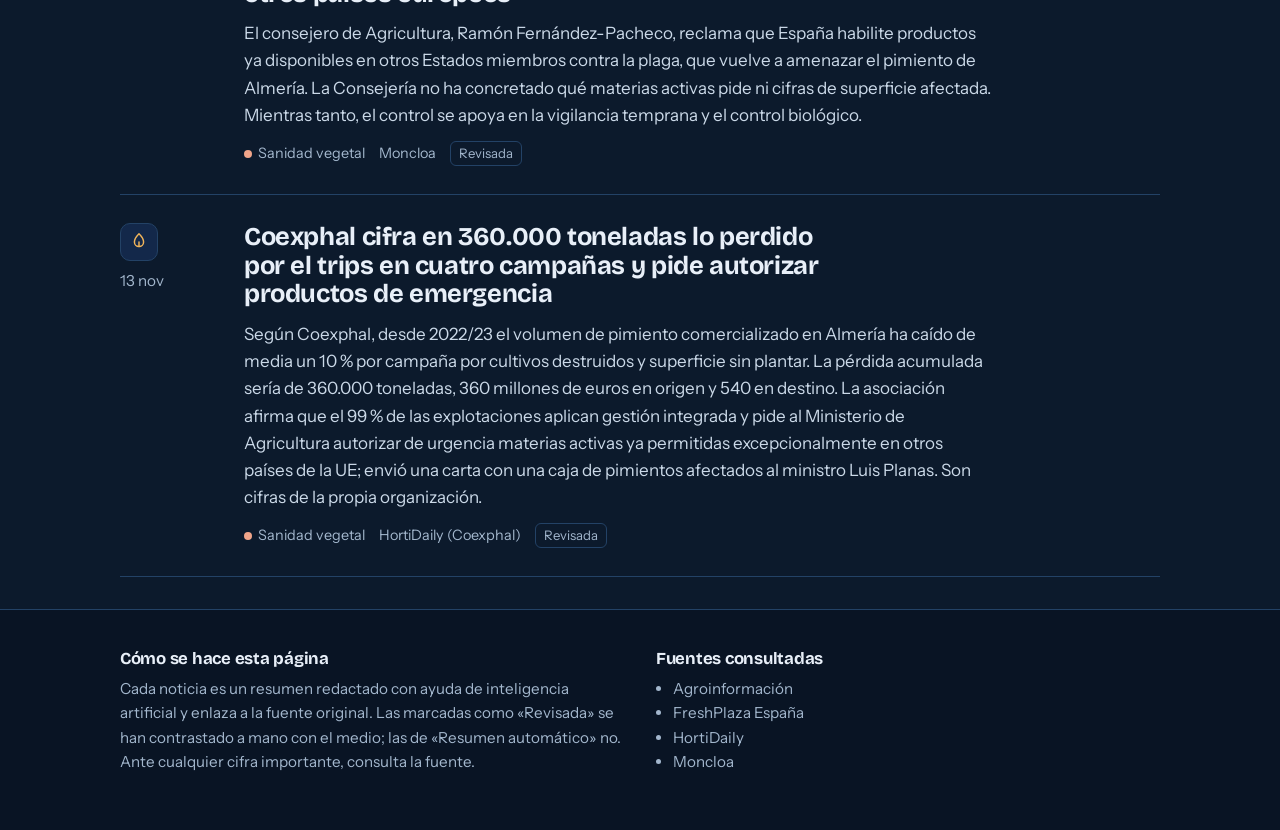
==== commit 80889027: "Actualización diaria de noticias" ====
--- a/index.html
+++ b/index.html
@@ -347,7 +347,7 @@
   <section class="hero" aria-labelledby="lead-title">
     <div class="wrap">
       <article class="lead" id="destacada">
-        <p class="updated">Revisado el 27 de noviembre de 2026. Última noticia nueva: 27 de noviembre de 2026.</p>
+        <p class="updated">Revisado el 28 de noviembre de 2026. Última noticia nueva: 28 de noviembre de 2026.</p>
         <p class="lead-meta">27 de noviembre de 2026 · FreshPlaza España</p>
         <h1 id="lead-title">Almería bate su récord histórico de ingresos por exportación de pepino en la campaña 2025/2026</h1>
         <p>Los exportadores de Almería cierran la campaña 2025/2026 con los mayores ingresos de su historia por la venta de pepino al extranjero. La cifra alcanza 931,43 millones de euros por unos 559,2 millones de kilos, según el servicio estadístico Estacom.</p>
@@ -452,12 +452,42 @@
 
   <div class="filters-bar">
     <div class="wrap">
-      <div class="filters" role="group" aria-label="Filtrar noticias por tema"><button type="button" data-filter="todo" aria-pressed="true">Todo</button><button type="button" data-filter="mercados" aria-pressed="false">Mercados</button><button type="button" data-filter="sanidad" aria-pressed="false">Sanidad vegetal</button><button type="button" data-filter="logistica" aria-pressed="false">Logística</button></div>
+      <div class="filters" role="group" aria-label="Filtrar noticias por tema"><button type="button" data-filter="todo" aria-pressed="true">Todo</button><button type="button" data-filter="mercados" aria-pressed="false">Mercados</button><button type="button" data-filter="sanidad" aria-pressed="false">Sanidad vegetal</button><button type="button" data-filter="logistica" aria-pressed="false">Logística</button><button type="button" data-filter="innovacion" aria-pressed="false">Innovación e IA</button></div>
     </div>
   </div>
 
   <main class="wrap">
     <ul class="feed">
+      <li class="story" id="el-thrips-parvispinus-tensiona-el-mercado-del-pimi-2026-11-27" data-tag="mercados">
+        <div class="when"><span class="tico" data-tag="mercados"><svg class="ico" viewBox="0 0 24 24" width="22" height="22" fill="none" stroke="currentColor" stroke-width="1.6" stroke-linecap="round" stroke-linejoin="round" aria-hidden="true"><path d="M4 19V9M10 19V5M16 19v-7M22 19H2"/></svg></span><time datetime="2026-11-27">27 nov</time></div>
+        <div>
+          <h3><a href="https://www.freshplaza.es/spain/article/9897252/el-thrips-parvispinus-tensiona-el-mercado-del-pimiento-y-aumenta-la-incertidumbre-en-almeria/" rel="noopener" target="_blank">La plaga Thrips parvispinus reduce la oferta de pimiento almeriense y eleva la incertidumbre del mercado</a></h3>
+          <p>La escasez de pimiento de categoría I sin daños visibles por Thrips parvispinus limita la oferta de Almería, principal proveedor europeo en otoño e invierno. Esta falta de producto está empujando los precios al alza y aumentando la incertidumbre en el mercado.</p>
+          <div class="byline">
+            <span class="chip" data-tag="mercados">Mercados</span>
+            
+            
+            
+            <span>FreshPlaza España</span>
+            <span class="mark auto">Resumen automático</span>
+          </div>
+        </div>
+      </li>
+      <li class="story" id="infoagro-exhibition-2027-to-expand-its-floor-space-2026-11-27" data-tag="innovacion">
+        <div class="when"><span class="tico" data-tag="innovacion"><svg class="ico" viewBox="0 0 24 24" width="22" height="22" fill="none" stroke="currentColor" stroke-width="1.6" stroke-linecap="round" stroke-linejoin="round" aria-hidden="true"><path d="M9 18h6M10 21h4M12 3a6 6 0 0 0-3.5 10.9c.6.5 1 1.2 1 2V16h5v-.1c0-.8.4-1.5 1-2A6 6 0 0 0 12 3z"/></svg></span><time datetime="2026-11-27">27 nov</time></div>
+        <div>
+          <h3><a href="https://www.hortidaily.com/article/9895999/infoagro-exhibition-2027-to-expand-its-floor-space-by-5/" rel="noopener" target="_blank">La feria Infoagro Exhibition 2027 amplía su superficie de exposición un 5% en Aguadulce</a></h3>
+          <p>La sexta edición de Infoagro Exhibition se celebrará en Aguadulce del 5 al 7 de mayo de 2027. El certamen, situado en una zona rodeada de más de 33.000 hectáreas de invernaderos, reunirá de nuevo a la agricultura intensiva. Además, su espacio expositivo crecerá un 5%.</p>
+          <div class="byline">
+            <span class="chip" data-tag="innovacion">Innovación e IA</span>
+            
+            
+            
+            <span>HortiDaily</span>
+            <span class="mark auto">Resumen automático</span>
+          </div>
+        </div>
+      </li>
       <li class="story" id="alcanzado-un-preacuerdo-para-renovar-el-convenio-c-2026-11-20" data-tag="logistica">
         <div class="when"><span class="tico" data-tag="logistica"><svg class="ico" viewBox="0 0 24 24" width="22" height="22" fill="none" stroke="currentColor" stroke-width="1.6" stroke-linecap="round" stroke-linejoin="round" aria-hidden="true"><path d="M2 7h12v9H2zM14 10h4l3 3v3h-7"/><circle cx="6" cy="17.5" r="1.6"/><circle cx="17" cy="17.5" r="1.6"/></svg></span><time datetime="2026-11-20">20 nov</time></div>
         <div>
@@ -529,36 +559,6 @@
             
             
             <span>HortiDaily (Coexphal)</span>
-            <span class="mark">Revisada</span>
-          </div>
-        </div>
-      </li>
-      <li class="story" id="inicio-campana-precios-2026-11-05" data-tag="mercados">
-        <div class="when"><span class="tico" data-tag="mercados"><svg class="ico" viewBox="0 0 24 24" width="22" height="22" fill="none" stroke="currentColor" stroke-width="1.6" stroke-linecap="round" stroke-linejoin="round" aria-hidden="true"><path d="M4 19V9M10 19V5M16 19v-7M22 19H2"/></svg></span><time datetime="2026-11-05">5 nov</time></div>
-        <div>
-          <h3><a href="https://www.hortidaily.com/article/9889545/almeria-kicks-off-the-season-with-price-slumps-in-eggplant-zucchini-and-cucumber/" rel="noopener" target="_blank">La campaña arranca tarde y con precios a la baja en berenjena, calabacín y pepino</a></h3>
-          <p>Según Inteligencia de Mercados de Coexphal, el calor del verano retrasó el inicio de la campaña 2026/27. La berenjena abrió a 0,82 €/kg (0,68 el año anterior) y cayó a 0,63 €/kg en la semana 39. El calabacín bajó de 1,52 €/kg en la semana 36 a 0,46 €/kg en la 40. El pepino tocó su mínimo en 0,52 €/kg en la semana 39, aún por encima del mismo punto de la campaña pasada.</p>
-          <div class="byline">
-            <span class="chip" data-tag="mercados">Mercados</span>
-            
-            
-            
-            <span>HortiDaily (datos de Coexphal)</span>
-            <span class="mark">Revisada</span>
-          </div>
-        </div>
-      </li>
-      <li class="story" id="tomate-retraso-precios-2026-11-03" data-tag="mercados">
-        <div class="when"><span class="tico" data-tag="mercados"><svg class="ico" viewBox="0 0 24 24" width="22" height="22" fill="none" stroke="currentColor" stroke-width="1.6" stroke-linecap="round" stroke-linejoin="round" aria-hidden="true"><path d="M4 19V9M10 19V5M16 19v-7M22 19H2"/></svg></span><time datetime="2026-11-03">3 nov</time></div>
-        <div>
-          <h3><a href="https://www.hortidaily.com/article/9888140/delay-in-spain-s-tomato-season-and-low-supply-across-europe-continue-to-drive-prices-up/" rel="noopener" target="_blank">Campaña de tomate retrasada: precios muy por encima de la media en las subastas almerienses</a></h3>
-          <p>Según Vicasol, muchos productores retrasaron el trasplante por las plagas y el calor, y el volumen no llegará hasta mediados de noviembre, cuando suele estar en las semanas 44-45. Los precios medios citados rondan 2,06 €/kg en tomate plum y 2,11 €/kg en rama. Marruecos va 10-15 días retrasado y el sector teme que coincidan los picos.</p>
-          <div class="byline">
-            <span class="chip" data-tag="mercados">Mercados</span>
-            
-            
-            
-            <span>HortiDaily (Vicasol)</span>
             <span class="mark">Revisada</span>
           </div>
         </div>
